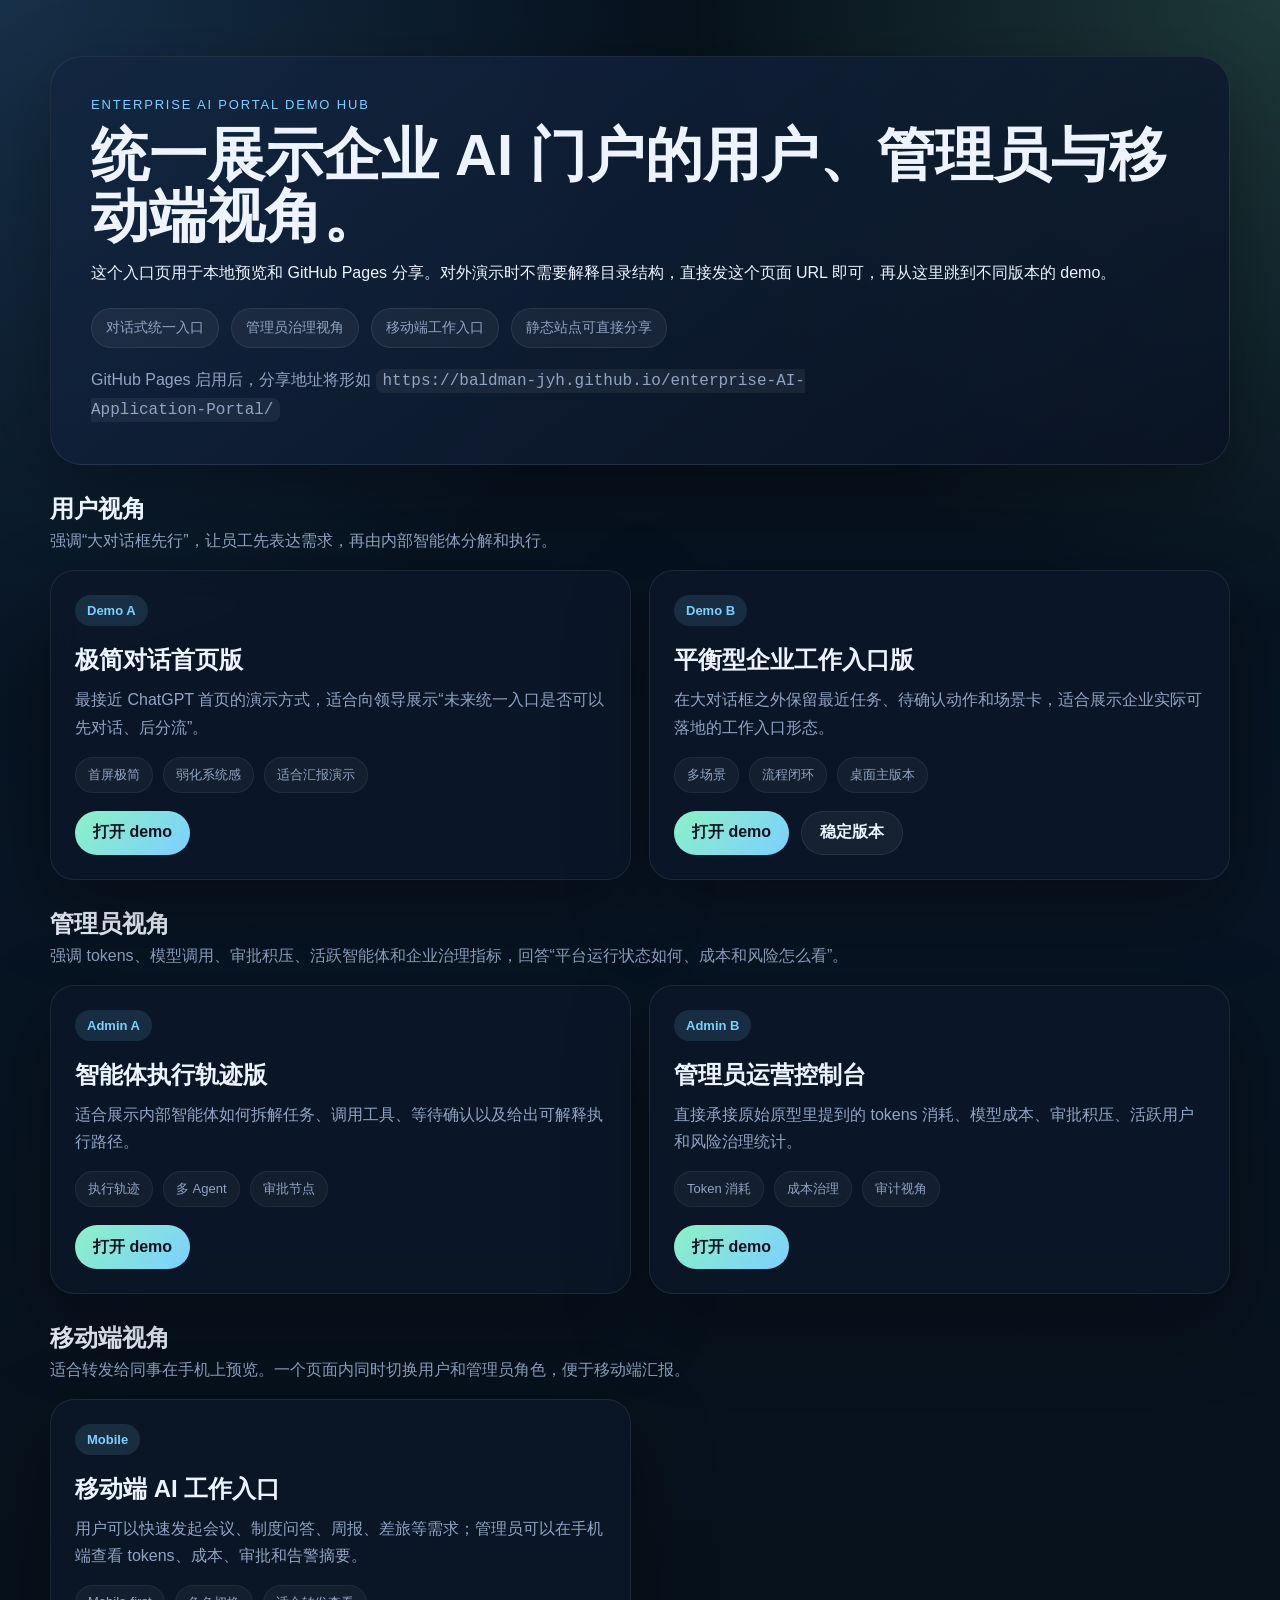
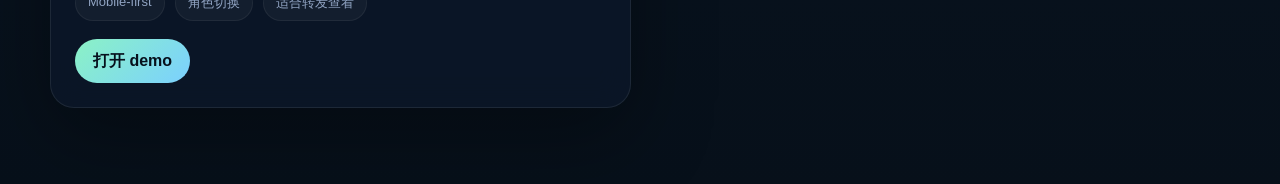
==== DEMO/index.html @ a79022ae "feat: add shareable demo hub and role-based views" ====
<!DOCTYPE html>
<html lang="zh-CN">
<head>
  <meta charset="UTF-8" />
  <meta name="viewport" content="width=device-width, initial-scale=1.0" />
  <title>企业 AI 门户 Demo 导航</title>
  <style>
    :root {
      color-scheme: dark;
      --bg: #07111d;
      --panel: rgba(12, 24, 42, 0.78);
      --panel-strong: rgba(16, 32, 56, 0.94);
      --border: rgba(255, 255, 255, 0.08);
      --text: #edf4ff;
      --muted: #91a4c3;
      --accent: #8bf2c5;
      --accent-2: #7bd0ff;
      --shadow: 0 28px 80px rgba(0, 0, 0, 0.34);
      --radius: 24px;
      font-family: "Segoe UI", "PingFang SC", "Microsoft YaHei", sans-serif;
    }
    * { box-sizing: border-box; }
    body {
      margin: 0;
      min-height: 100vh;
      color: var(--text);
      background:
        radial-gradient(circle at top left, rgba(88, 176, 255, 0.2), transparent 32%),
        radial-gradient(circle at top right, rgba(139, 242, 197, 0.18), transparent 28%),
        linear-gradient(180deg, #06101b, #081524 48%, #07101a 100%);
    }
    main {
      width: min(1180px, calc(100vw - 40px));
      margin: 0 auto;
      padding: 56px 0 80px;
    }
    .hero {
      padding: 40px;
      border-radius: 32px;
      background: linear-gradient(145deg, rgba(19, 38, 65, 0.9), rgba(9, 18, 34, 0.82));
      border: 1px solid var(--border);
      box-shadow: var(--shadow);
    }
    .eyebrow {
      margin: 0 0 12px;
      font-size: 13px;
      letter-spacing: 0.14em;
      text-transform: uppercase;
      color: var(--accent-2);
    }
    h1 {
      margin: 0;
      font-size: clamp(34px, 5vw, 58px);
      line-height: 1.06;
    }
    .hero p:last-child {
      margin: 18px 0 0;
      max-width: 760px;
      color: var(--muted);
      font-size: 16px;
      line-height: 1.7;
    }
    .link-strip {
      display: flex;
      flex-wrap: wrap;
      gap: 12px;
      margin-top: 24px;
    }
    .pill {
      padding: 10px 14px;
      border-radius: 999px;
      background: rgba(255, 255, 255, 0.05);
      border: 1px solid var(--border);
      color: var(--muted);
      font-size: 14px;
    }
    .section { margin-top: 28px; }
    .section-head {
      display: flex;
      justify-content: space-between;
      align-items: end;
      gap: 16px;
      margin-bottom: 18px;
    }
    .section-head h2 { margin: 0; font-size: 24px; }
    .section-head p { margin: 6px 0 0; color: var(--muted); }
    .card-grid {
      display: grid;
      grid-template-columns: repeat(2, minmax(0, 1fr));
      gap: 18px;
    }
    .card {
      padding: 24px;
      border-radius: var(--radius);
      background: var(--panel);
      border: 1px solid var(--border);
      box-shadow: var(--shadow);
      backdrop-filter: blur(16px);
    }
    .card strong {
      display: inline-flex;
      padding: 8px 12px;
      border-radius: 999px;
      background: rgba(123, 208, 255, 0.12);
      color: var(--accent-2);
      font-size: 13px;
      font-weight: 600;
    }
    .card h3 { margin: 18px 0 10px; font-size: 24px; }
    .card p { margin: 0; color: var(--muted); line-height: 1.7; }
    .meta {
      display: flex;
      flex-wrap: wrap;
      gap: 10px;
      margin-top: 16px;
    }
    .meta span {
      padding: 8px 12px;
      border-radius: 999px;
      background: rgba(255, 255, 255, 0.04);
      border: 1px solid rgba(255, 255, 255, 0.06);
      color: var(--muted);
      font-size: 13px;
    }
    .actions {
      display: flex;
      flex-wrap: wrap;
      gap: 12px;
      margin-top: 18px;
    }
    a.button {
      display: inline-flex;
      align-items: center;
      justify-content: center;
      min-height: 44px;
      padding: 0 18px;
      border-radius: 999px;
      color: #06101c;
      text-decoration: none;
      background: linear-gradient(135deg, var(--accent), var(--accent-2));
      font-weight: 700;
    }
    a.button.secondary {
      color: var(--text);
      background: rgba(255, 255, 255, 0.05);
      border: 1px solid rgba(255, 255, 255, 0.08);
    }
    .hint { margin-top: 14px; color: var(--muted); font-size: 13px; }
    code {
      padding: 3px 7px;
      border-radius: 8px;
      background: rgba(255, 255, 255, 0.06);
    }
    @media (max-width: 860px) {
      main { width: min(100vw - 24px, 1180px); padding: 24px 0 44px; }
      .hero, .card { padding: 20px; }
      .card-grid { grid-template-columns: 1fr; }
      .section-head { flex-direction: column; align-items: start; }
    }
  </style>
</head>
<body>
  <main>
    <section class="hero">
      <p class="eyebrow">Enterprise AI Portal Demo Hub</p>
      <h1>统一展示企业 AI 门户的用户、管理员与移动端视角。</h1>
      <p>这个入口页用于本地预览和 GitHub Pages 分享。对外演示时不需要解释目录结构，直接发这个页面 URL 即可，再从这里跳到不同版本的 demo。</p>
      <div class="link-strip">
        <span class="pill">对话式统一入口</span>
        <span class="pill">管理员治理视角</span>
        <span class="pill">移动端工作入口</span>
        <span class="pill">静态站点可直接分享</span>
      </div>
      <p class="hint">GitHub Pages 启用后，分享地址将形如 <code>https://baldman-jyh.github.io/enterprise-AI-Application-Portal/</code></p>
    </section>
    <section class="section">
      <div class="section-head">
        <div>
          <h2>用户视角</h2>
          <p>强调“大对话框先行”，让员工先表达需求，再由内部智能体分解和执行。</p>
        </div>
      </div>
      <div class="card-grid">
        <article class="card">
          <strong>Demo A</strong>
          <h3>极简对话首页版</h3>
          <p>最接近 ChatGPT 首页的演示方式，适合向领导展示“未来统一入口是否可以先对话、后分流”。</p>
          <div class="meta">
            <span>首屏极简</span>
            <span>弱化系统感</span>
            <span>适合汇报演示</span>
          </div>
          <div class="actions">
            <a class="button" href="./demo-minimal-chat/">打开 demo</a>
          </div>
        </article>
        <article class="card">
          <strong>Demo B</strong>
          <h3>平衡型企业工作入口版</h3>
          <p>在大对话框之外保留最近任务、待确认动作和场景卡，适合展示企业实际可落地的工作入口形态。</p>
          <div class="meta">
            <span>多场景</span>
            <span>流程闭环</span>
            <span>桌面主版本</span>
          </div>
          <div class="actions">
            <a class="button" href="./demo-balanced-workspace/">打开 demo</a>
            <a class="button secondary" href="./demo-a-c/">稳定版本</a>
          </div>
        </article>
      </div>
    </section>
    <section class="section">
      <div class="section-head">
        <div>
          <h2>管理员视角</h2>
          <p>强调 tokens、模型调用、审批积压、活跃智能体和企业治理指标，回答“平台运行状态如何、成本和风险怎么看”。</p>
        </div>
      </div>
      <div class="card-grid">
        <article class="card">
          <strong>Admin A</strong>
          <h3>智能体执行轨迹版</h3>
          <p>适合展示内部智能体如何拆解任务、调用工具、等待确认以及给出可解释执行路径。</p>
          <div class="meta">
            <span>执行轨迹</span>
            <span>多 Agent</span>
            <span>审批节点</span>
          </div>
          <div class="actions">
            <a class="button" href="./demo-agent-trace/">打开 demo</a>
          </div>
        </article>
        <article class="card">
          <strong>Admin B</strong>
          <h3>管理员运营控制台</h3>
          <p>直接承接原始原型里提到的 tokens 消耗、模型成本、审批积压、活跃用户和风险治理统计。</p>
          <div class="meta">
            <span>Token 消耗</span>
            <span>成本治理</span>
            <span>审计视角</span>
          </div>
          <div class="actions">
            <a class="button" href="./demo-admin-console/">打开 demo</a>
          </div>
        </article>
      </div>
    </section>
    <section class="section">
      <div class="section-head">
        <div>
          <h2>移动端视角</h2>
          <p>适合转发给同事在手机上预览。一个页面内同时切换用户和管理员角色，便于移动端汇报。</p>
        </div>
      </div>
      <div class="card-grid">
        <article class="card">
          <strong>Mobile</strong>
          <h3>移动端 AI 工作入口</h3>
          <p>用户可以快速发起会议、制度问答、周报、差旅等需求；管理员可以在手机端查看 tokens、成本、审批和告警摘要。</p>
          <div class="meta">
            <span>Mobile-first</span>
            <span>角色切换</span>
            <span>适合转发查看</span>
          </div>
          <div class="actions">
            <a class="button" href="./demo-mobile/">打开 demo</a>
          </div>
        </article>
      </div>
    </section>
  </main>
</body>
</html>
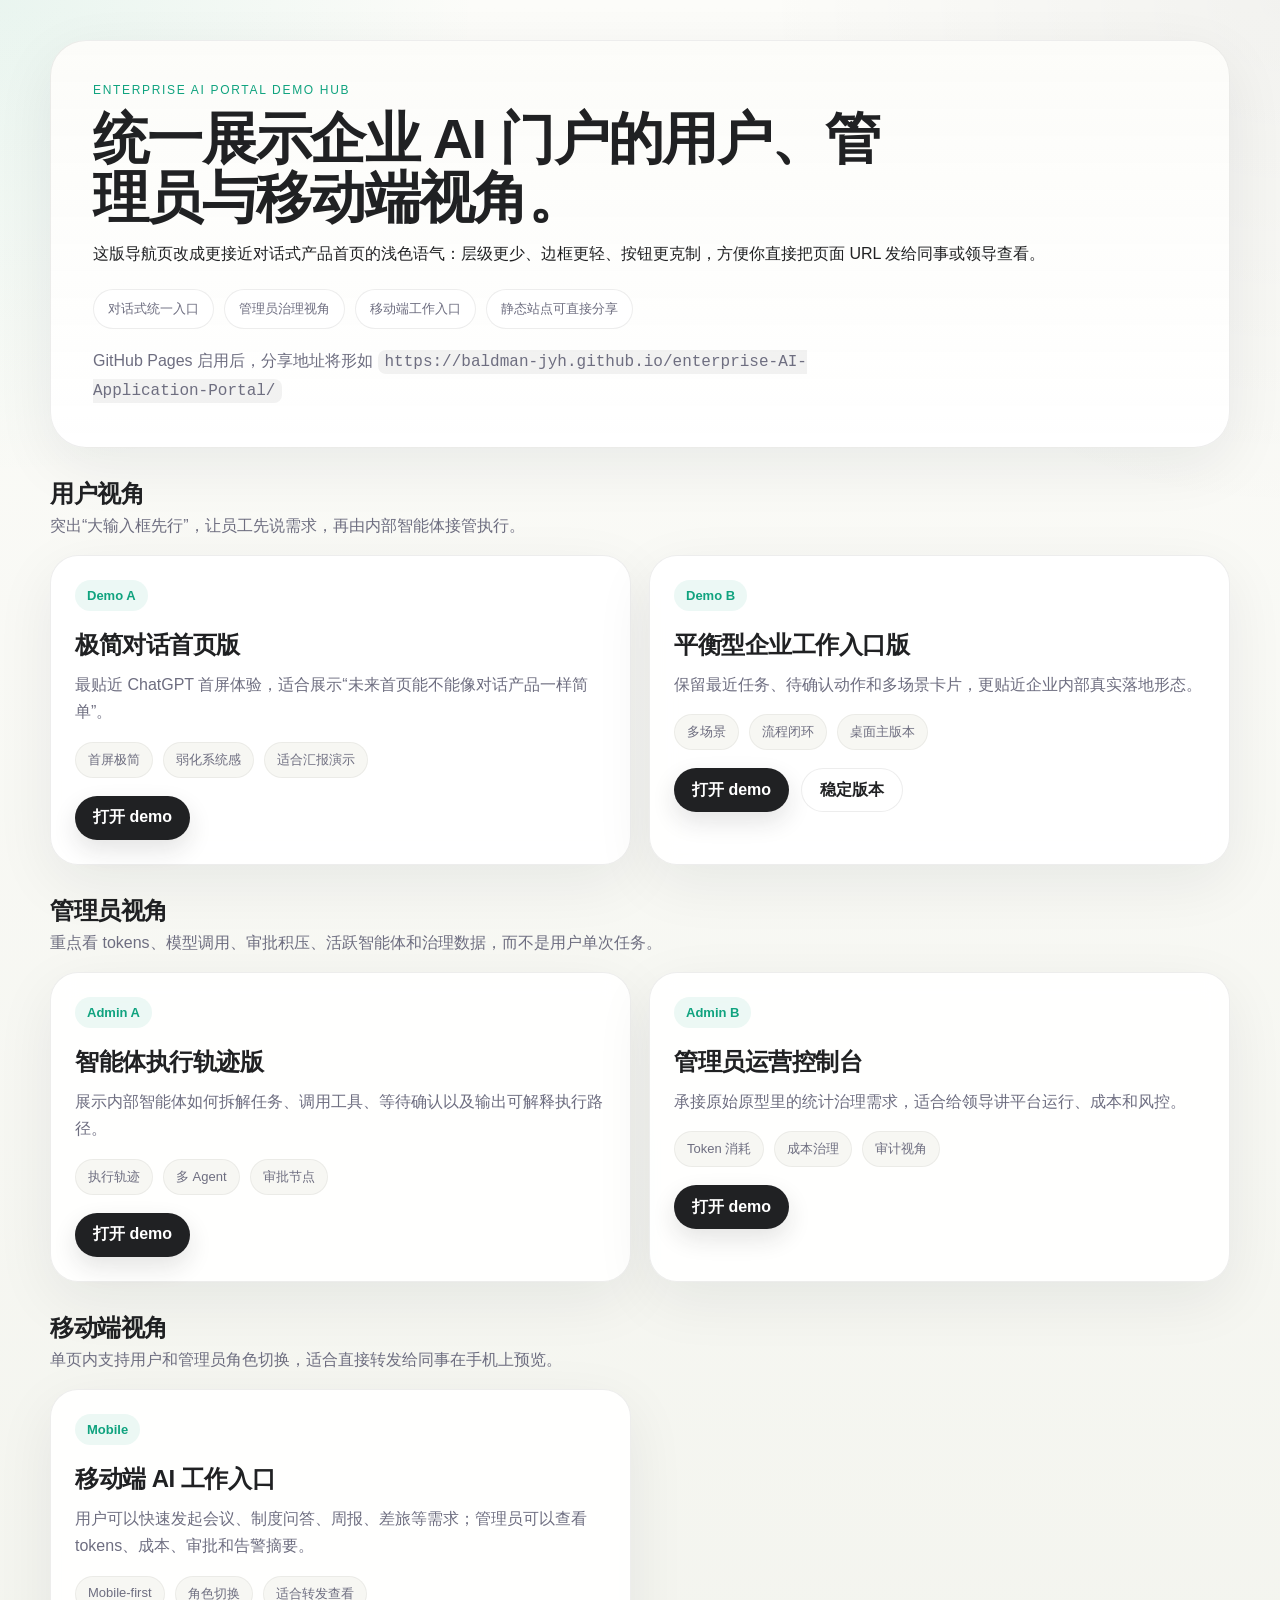
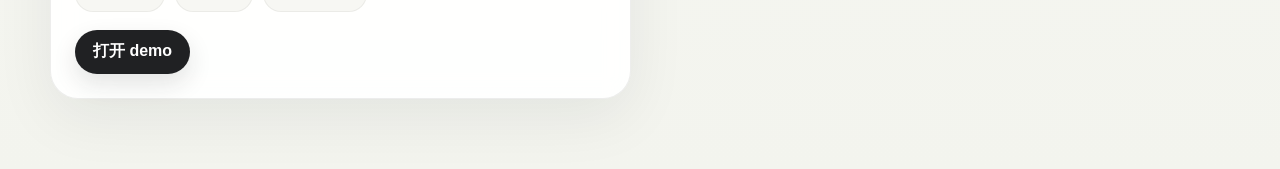
==== commit 7f1d4d4f: "style: refresh demos with light chat-first theme" ====
--- a/DEMO/index.html
+++ b/DEMO/index.html
@@ -6,17 +6,17 @@
   <title>企业 AI 门户 Demo 导航</title>
   <style>
     :root {
-      color-scheme: dark;
-      --bg: #07111d;
-      --panel: rgba(12, 24, 42, 0.78);
-      --panel-strong: rgba(16, 32, 56, 0.94);
-      --border: rgba(255, 255, 255, 0.08);
-      --text: #edf4ff;
-      --muted: #91a4c3;
-      --accent: #8bf2c5;
-      --accent-2: #7bd0ff;
-      --shadow: 0 28px 80px rgba(0, 0, 0, 0.34);
-      --radius: 24px;
+      color-scheme: light;
+      --bg: #f7f7f3;
+      --panel: rgba(255, 255, 255, 0.92);
+      --panel-strong: rgba(252, 252, 249, 0.98);
+      --border: rgba(32, 33, 35, 0.08);
+      --text: #202123;
+      --muted: #6e6e80;
+      --accent: #10a37f;
+      --accent-2: #202123;
+      --shadow: 0 18px 60px rgba(15, 23, 42, 0.07);
+      --radius: 28px;
       font-family: "Segoe UI", "PingFang SC", "Microsoft YaHei", sans-serif;
     }
     * { box-sizing: border-box; }
@@ -25,56 +25,58 @@
       min-height: 100vh;
       color: var(--text);
       background:
-        radial-gradient(circle at top left, rgba(88, 176, 255, 0.2), transparent 32%),
-        radial-gradient(circle at top right, rgba(139, 242, 197, 0.18), transparent 28%),
-        linear-gradient(180deg, #06101b, #081524 48%, #07101a 100%);
+        radial-gradient(circle at top left, rgba(16, 163, 127, 0.08), transparent 22%),
+        radial-gradient(circle at top right, rgba(0, 0, 0, 0.04), transparent 24%),
+        linear-gradient(180deg, #fcfcf9 0%, #f3f4ee 100%);
     }
     main {
       width: min(1180px, calc(100vw - 40px));
       margin: 0 auto;
-      padding: 56px 0 80px;
+      padding: 40px 0 72px;
     }
     .hero {
-      padding: 40px;
-      border-radius: 32px;
-      background: linear-gradient(145deg, rgba(19, 38, 65, 0.9), rgba(9, 18, 34, 0.82));
+      padding: 42px;
+      border-radius: 36px;
+      background: linear-gradient(180deg, var(--panel-strong), var(--panel));
       border: 1px solid var(--border);
       box-shadow: var(--shadow);
     }
     .eyebrow {
       margin: 0 0 12px;
-      font-size: 13px;
+      font-size: 12px;
       letter-spacing: 0.14em;
       text-transform: uppercase;
-      color: var(--accent-2);
+      color: var(--accent);
     }
     h1 {
       margin: 0;
-      font-size: clamp(34px, 5vw, 58px);
+      font-size: clamp(34px, 4.8vw, 56px);
       line-height: 1.06;
+      letter-spacing: -0.03em;
+      max-width: 820px;
     }
     .hero p:last-child {
       margin: 18px 0 0;
       max-width: 760px;
       color: var(--muted);
       font-size: 16px;
-      line-height: 1.7;
+      line-height: 1.75;
     }
     .link-strip {
       display: flex;
       flex-wrap: wrap;
-      gap: 12px;
+      gap: 10px;
       margin-top: 24px;
     }
     .pill {
       padding: 10px 14px;
       border-radius: 999px;
-      background: rgba(255, 255, 255, 0.05);
-      border: 1px solid var(--border);
+      background: rgba(255, 255, 255, 0.78);
+      border: 1px solid rgba(32, 33, 35, 0.08);
       color: var(--muted);
-      font-size: 14px;
-    }
-    .section { margin-top: 28px; }
+      font-size: 13px;
+    }
+    .section { margin-top: 30px; }
     .section-head {
       display: flex;
       justify-content: space-between;
@@ -82,7 +84,11 @@
       gap: 16px;
       margin-bottom: 18px;
     }
-    .section-head h2 { margin: 0; font-size: 24px; }
+    .section-head h2 {
+      margin: 0;
+      font-size: 24px;
+      letter-spacing: -0.02em;
+    }
     .section-head p { margin: 6px 0 0; color: var(--muted); }
     .card-grid {
       display: grid;
@@ -95,19 +101,23 @@
       background: var(--panel);
       border: 1px solid var(--border);
       box-shadow: var(--shadow);
-      backdrop-filter: blur(16px);
+      backdrop-filter: blur(12px);
     }
     .card strong {
       display: inline-flex;
       padding: 8px 12px;
       border-radius: 999px;
-      background: rgba(123, 208, 255, 0.12);
-      color: var(--accent-2);
+      background: rgba(16, 163, 127, 0.08);
+      color: var(--accent);
       font-size: 13px;
       font-weight: 600;
     }
-    .card h3 { margin: 18px 0 10px; font-size: 24px; }
-    .card p { margin: 0; color: var(--muted); line-height: 1.7; }
+    .card h3 {
+      margin: 18px 0 10px;
+      font-size: 24px;
+      letter-spacing: -0.02em;
+    }
+    .card p { margin: 0; color: var(--muted); line-height: 1.72; }
     .meta {
       display: flex;
       flex-wrap: wrap;
@@ -117,8 +127,8 @@
     .meta span {
       padding: 8px 12px;
       border-radius: 999px;
-      background: rgba(255, 255, 255, 0.04);
-      border: 1px solid rgba(255, 255, 255, 0.06);
+      background: #f7f7f3;
+      border: 1px solid rgba(32, 33, 35, 0.06);
       color: var(--muted);
       font-size: 13px;
     }
@@ -135,21 +145,25 @@
       min-height: 44px;
       padding: 0 18px;
       border-radius: 999px;
-      color: #06101c;
+      color: #ffffff;
       text-decoration: none;
-      background: linear-gradient(135deg, var(--accent), var(--accent-2));
+      background: #202123;
       font-weight: 700;
+      transition: transform 180ms ease, box-shadow 180ms ease, background 180ms ease;
+      box-shadow: 0 10px 24px rgba(32, 33, 35, 0.12);
     }
     a.button.secondary {
       color: var(--text);
-      background: rgba(255, 255, 255, 0.05);
-      border: 1px solid rgba(255, 255, 255, 0.08);
-    }
+      background: rgba(255, 255, 255, 0.78);
+      border: 1px solid rgba(32, 33, 35, 0.08);
+      box-shadow: none;
+    }
+    a.button:hover { transform: translateY(-1px); }
     .hint { margin-top: 14px; color: var(--muted); font-size: 13px; }
     code {
       padding: 3px 7px;
       border-radius: 8px;
-      background: rgba(255, 255, 255, 0.06);
+      background: rgba(32, 33, 35, 0.06);
     }
     @media (max-width: 860px) {
       main { width: min(100vw - 24px, 1180px); padding: 24px 0 44px; }
@@ -164,7 +178,7 @@
     <section class="hero">
       <p class="eyebrow">Enterprise AI Portal Demo Hub</p>
       <h1>统一展示企业 AI 门户的用户、管理员与移动端视角。</h1>
-      <p>这个入口页用于本地预览和 GitHub Pages 分享。对外演示时不需要解释目录结构，直接发这个页面 URL 即可，再从这里跳到不同版本的 demo。</p>
+      <p>这版导航页改成更接近对话式产品首页的浅色语气：层级更少、边框更轻、按钮更克制，方便你直接把页面 URL 发给同事或领导查看。</p>
       <div class="link-strip">
         <span class="pill">对话式统一入口</span>
         <span class="pill">管理员治理视角</span>
@@ -177,14 +191,14 @@
       <div class="section-head">
         <div>
           <h2>用户视角</h2>
-          <p>强调“大对话框先行”，让员工先表达需求，再由内部智能体分解和执行。</p>
+          <p>突出“大输入框先行”，让员工先说需求，再由内部智能体接管执行。</p>
         </div>
       </div>
       <div class="card-grid">
         <article class="card">
           <strong>Demo A</strong>
           <h3>极简对话首页版</h3>
-          <p>最接近 ChatGPT 首页的演示方式，适合向领导展示“未来统一入口是否可以先对话、后分流”。</p>
+          <p>最贴近 ChatGPT 首屏体验，适合展示“未来首页能不能像对话产品一样简单”。</p>
           <div class="meta">
             <span>首屏极简</span>
             <span>弱化系统感</span>
@@ -197,7 +211,7 @@
         <article class="card">
           <strong>Demo B</strong>
           <h3>平衡型企业工作入口版</h3>
-          <p>在大对话框之外保留最近任务、待确认动作和场景卡，适合展示企业实际可落地的工作入口形态。</p>
+          <p>保留最近任务、待确认动作和多场景卡片，更贴近企业内部真实落地形态。</p>
           <div class="meta">
             <span>多场景</span>
             <span>流程闭环</span>
@@ -214,14 +228,14 @@
       <div class="section-head">
         <div>
           <h2>管理员视角</h2>
-          <p>强调 tokens、模型调用、审批积压、活跃智能体和企业治理指标，回答“平台运行状态如何、成本和风险怎么看”。</p>
+          <p>重点看 tokens、模型调用、审批积压、活跃智能体和治理数据，而不是用户单次任务。</p>
         </div>
       </div>
       <div class="card-grid">
         <article class="card">
           <strong>Admin A</strong>
           <h3>智能体执行轨迹版</h3>
-          <p>适合展示内部智能体如何拆解任务、调用工具、等待确认以及给出可解释执行路径。</p>
+          <p>展示内部智能体如何拆解任务、调用工具、等待确认以及输出可解释执行路径。</p>
           <div class="meta">
             <span>执行轨迹</span>
             <span>多 Agent</span>
@@ -234,7 +248,7 @@
         <article class="card">
           <strong>Admin B</strong>
           <h3>管理员运营控制台</h3>
-          <p>直接承接原始原型里提到的 tokens 消耗、模型成本、审批积压、活跃用户和风险治理统计。</p>
+          <p>承接原始原型里的统计治理需求，适合给领导讲平台运行、成本和风控。</p>
           <div class="meta">
             <span>Token 消耗</span>
             <span>成本治理</span>
@@ -250,14 +264,14 @@
       <div class="section-head">
         <div>
           <h2>移动端视角</h2>
-          <p>适合转发给同事在手机上预览。一个页面内同时切换用户和管理员角色，便于移动端汇报。</p>
+          <p>单页内支持用户和管理员角色切换，适合直接转发给同事在手机上预览。</p>
         </div>
       </div>
       <div class="card-grid">
         <article class="card">
           <strong>Mobile</strong>
           <h3>移动端 AI 工作入口</h3>
-          <p>用户可以快速发起会议、制度问答、周报、差旅等需求；管理员可以在手机端查看 tokens、成本、审批和告警摘要。</p>
+          <p>用户可以快速发起会议、制度问答、周报、差旅等需求；管理员可以查看 tokens、成本、审批和告警摘要。</p>
           <div class="meta">
             <span>Mobile-first</span>
             <span>角色切换</span>
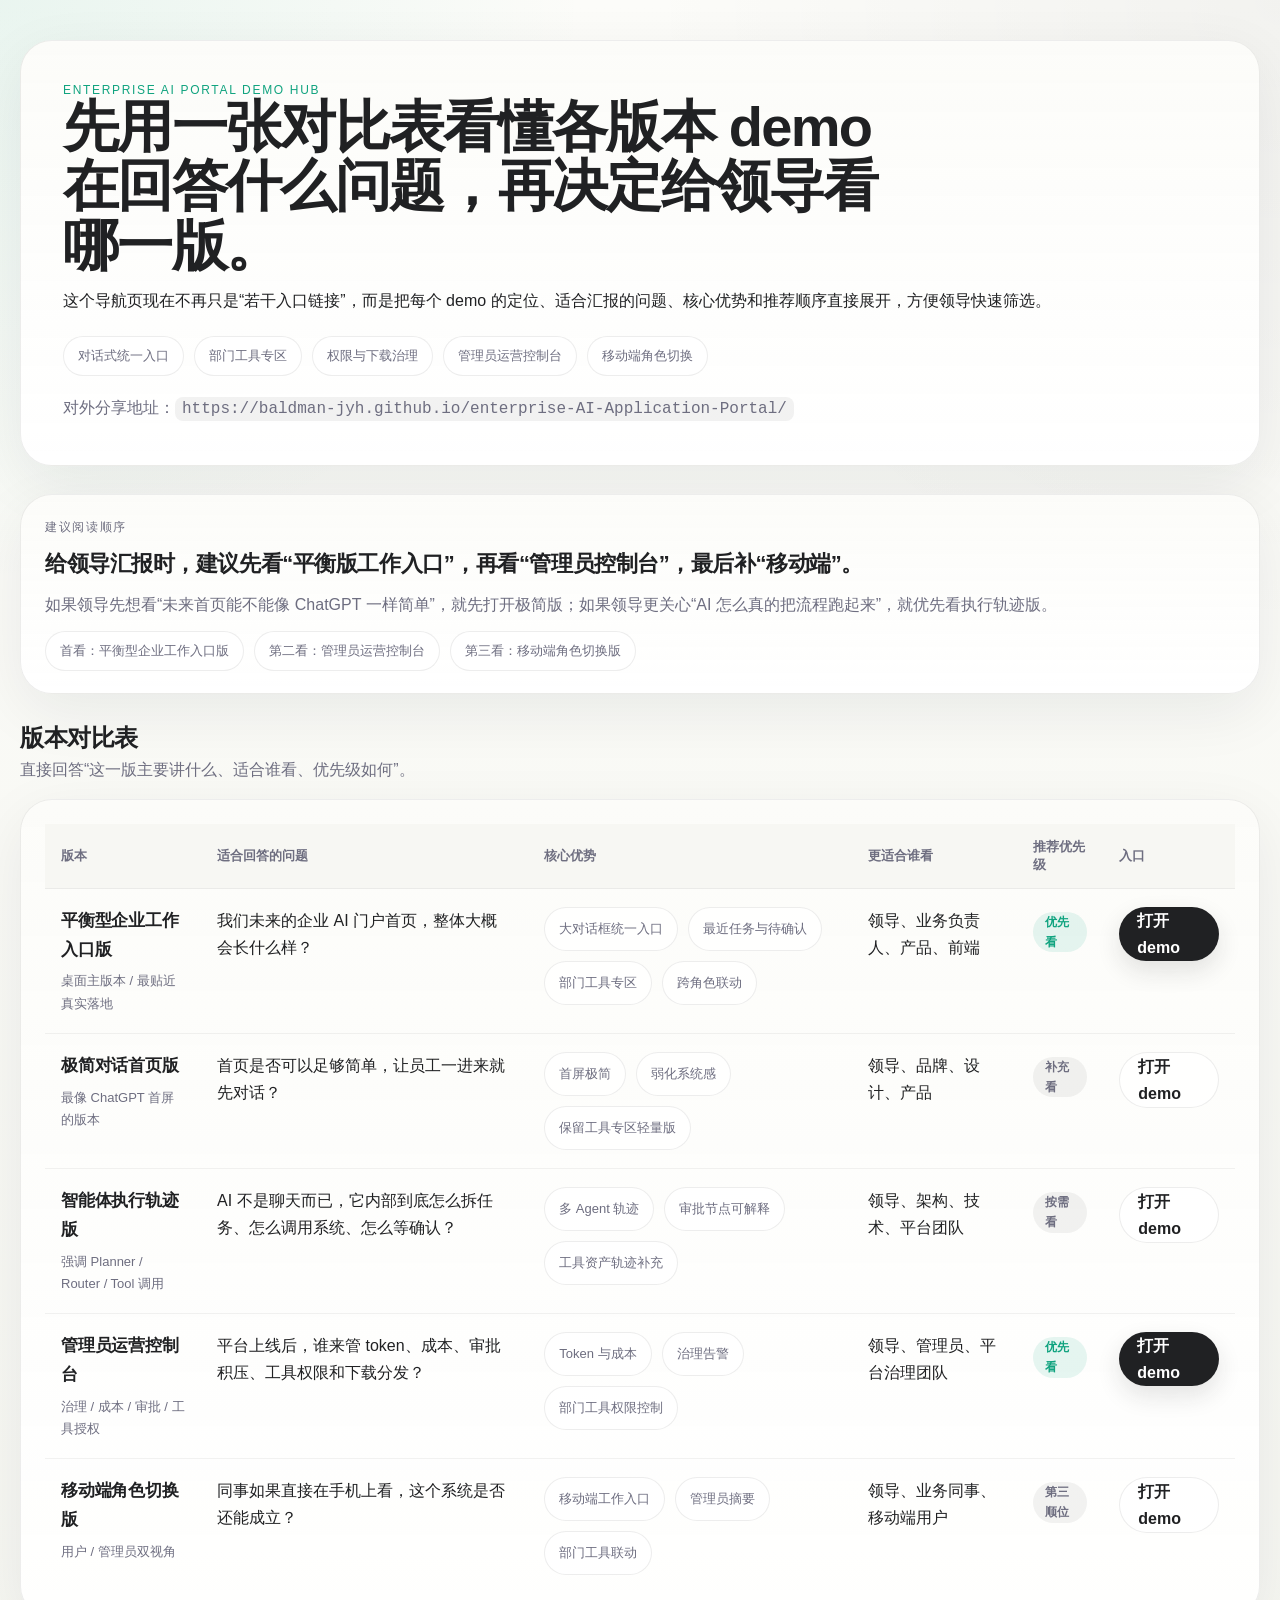
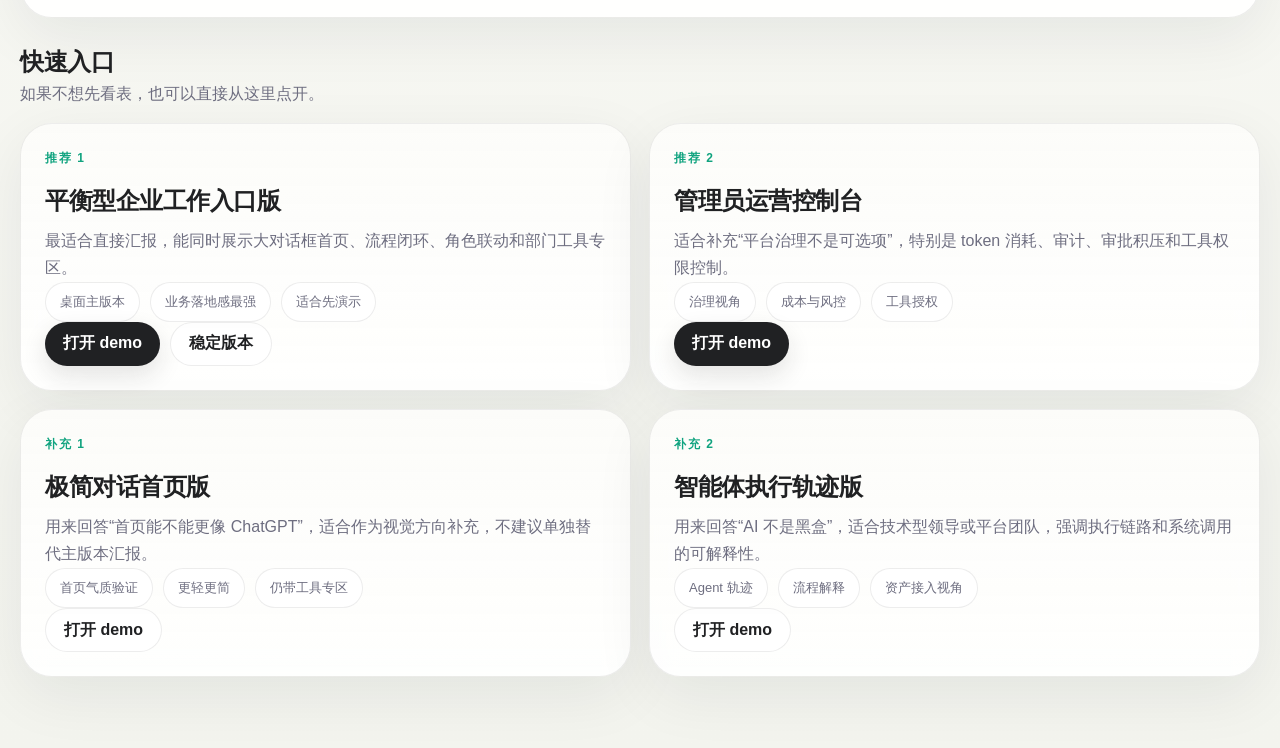
==== commit d16d2383: "feat: expand demo navigator and tool zones" ====
--- a/DEMO/index.html
+++ b/DEMO/index.html
@@ -30,19 +30,26 @@
         linear-gradient(180deg, #fcfcf9 0%, #f3f4ee 100%);
     }
     main {
-      width: min(1180px, calc(100vw - 40px));
+      width: min(1240px, calc(100vw - 40px));
       margin: 0 auto;
       padding: 40px 0 72px;
     }
-    .hero {
-      padding: 42px;
-      border-radius: 36px;
+    .hero,
+    .card,
+    .table-shell,
+    .reading-strip {
+      border-radius: 32px;
       background: linear-gradient(180deg, var(--panel-strong), var(--panel));
       border: 1px solid var(--border);
       box-shadow: var(--shadow);
     }
-    .eyebrow {
-      margin: 0 0 12px;
+    .hero {
+      padding: 42px;
+    }
+    .eyebrow,
+    .section-kicker,
+    .card strong {
+      margin: 0;
       font-size: 12px;
       letter-spacing: 0.14em;
       text-transform: uppercase;
@@ -53,30 +60,42 @@
       font-size: clamp(34px, 4.8vw, 56px);
       line-height: 1.06;
       letter-spacing: -0.03em;
-      max-width: 820px;
-    }
-    .hero p:last-child {
+      max-width: 860px;
+    }
+    .hero p:last-of-type {
       margin: 18px 0 0;
       max-width: 760px;
       color: var(--muted);
       font-size: 16px;
       line-height: 1.75;
     }
-    .link-strip {
+    .link-strip,
+    .reading-tags,
+    .meta,
+    .actions,
+    .table-badges {
       display: flex;
       flex-wrap: wrap;
       gap: 10px;
-      margin-top: 24px;
-    }
-    .pill {
+    }
+    .link-strip { margin-top: 24px; }
+    .pill,
+    .reading-tags span,
+    .meta span,
+    .table-badge {
       padding: 10px 14px;
       border-radius: 999px;
-      background: rgba(255, 255, 255, 0.78);
+      background: rgba(255, 255, 255, 0.8);
       border: 1px solid rgba(32, 33, 35, 0.08);
       color: var(--muted);
       font-size: 13px;
     }
-    .section { margin-top: 30px; }
+    .hint {
+      margin-top: 14px;
+      color: var(--muted);
+      font-size: 13px;
+    }
+    .section { margin-top: 28px; }
     .section-head {
       display: flex;
       justify-content: space-between;
@@ -90,6 +109,73 @@
       letter-spacing: -0.02em;
     }
     .section-head p { margin: 6px 0 0; color: var(--muted); }
+    .reading-strip {
+      padding: 22px 24px;
+      display: grid;
+      gap: 12px;
+    }
+    .reading-strip h2 {
+      margin: 0;
+      font-size: 22px;
+      letter-spacing: -0.02em;
+    }
+    .reading-strip p {
+      margin: 0;
+      color: var(--muted);
+      line-height: 1.7;
+    }
+    .table-shell {
+      padding: 24px;
+      overflow: auto;
+    }
+    table {
+      width: 100%;
+      border-collapse: collapse;
+      min-width: 980px;
+    }
+    thead th {
+      padding: 14px 16px;
+      text-align: left;
+      font-size: 13px;
+      color: var(--muted);
+      font-weight: 600;
+      border-bottom: 1px solid var(--border);
+      background: rgba(247, 247, 243, 0.9);
+    }
+    tbody td {
+      padding: 18px 16px;
+      vertical-align: top;
+      border-bottom: 1px solid rgba(32, 33, 35, 0.06);
+      line-height: 1.7;
+    }
+    tbody tr:last-child td { border-bottom: 0; }
+    .table-title {
+      display: grid;
+      gap: 6px;
+    }
+    .table-title strong {
+      font-size: 17px;
+      letter-spacing: -0.01em;
+    }
+    .table-sub {
+      color: var(--muted);
+      font-size: 13px;
+    }
+    .priority {
+      display: inline-flex;
+      align-items: center;
+      min-height: 32px;
+      padding: 0 12px;
+      border-radius: 999px;
+      font-size: 12px;
+      font-weight: 700;
+      background: rgba(16, 163, 127, 0.1);
+      color: var(--accent);
+    }
+    .priority.secondary {
+      background: rgba(32, 33, 35, 0.06);
+      color: var(--muted);
+    }
     .card-grid {
       display: grid;
       grid-template-columns: repeat(2, minmax(0, 1fr));
@@ -97,20 +183,7 @@
     }
     .card {
       padding: 24px;
-      border-radius: var(--radius);
-      background: var(--panel);
-      border: 1px solid var(--border);
-      box-shadow: var(--shadow);
       backdrop-filter: blur(12px);
-    }
-    .card strong {
-      display: inline-flex;
-      padding: 8px 12px;
-      border-radius: 999px;
-      background: rgba(16, 163, 127, 0.08);
-      color: var(--accent);
-      font-size: 13px;
-      font-weight: 600;
     }
     .card h3 {
       margin: 18px 0 10px;
@@ -118,26 +191,6 @@
       letter-spacing: -0.02em;
     }
     .card p { margin: 0; color: var(--muted); line-height: 1.72; }
-    .meta {
-      display: flex;
-      flex-wrap: wrap;
-      gap: 10px;
-      margin-top: 16px;
-    }
-    .meta span {
-      padding: 8px 12px;
-      border-radius: 999px;
-      background: #f7f7f3;
-      border: 1px solid rgba(32, 33, 35, 0.06);
-      color: var(--muted);
-      font-size: 13px;
-    }
-    .actions {
-      display: flex;
-      flex-wrap: wrap;
-      gap: 12px;
-      margin-top: 18px;
-    }
     a.button {
       display: inline-flex;
       align-items: center;
@@ -159,15 +212,14 @@
       box-shadow: none;
     }
     a.button:hover { transform: translateY(-1px); }
-    .hint { margin-top: 14px; color: var(--muted); font-size: 13px; }
     code {
       padding: 3px 7px;
       border-radius: 8px;
       background: rgba(32, 33, 35, 0.06);
     }
     @media (max-width: 860px) {
-      main { width: min(100vw - 24px, 1180px); padding: 24px 0 44px; }
-      .hero, .card { padding: 20px; }
+      main { width: min(100vw - 24px, 1240px); padding: 24px 0 44px; }
+      .hero, .card, .table-shell, .reading-strip { padding: 20px; }
       .card-grid { grid-template-columns: 1fr; }
       .section-head { flex-direction: column; align-items: start; }
     }
@@ -177,108 +229,211 @@
   <main>
     <section class="hero">
       <p class="eyebrow">Enterprise AI Portal Demo Hub</p>
-      <h1>统一展示企业 AI 门户的用户、管理员与移动端视角。</h1>
-      <p>这版导航页改成更接近对话式产品首页的浅色语气：层级更少、边框更轻、按钮更克制，方便你直接把页面 URL 发给同事或领导查看。</p>
+      <h1>先用一张对比表看懂各版本 demo 在回答什么问题，再决定给领导看哪一版。</h1>
+      <p>这个导航页现在不再只是“若干入口链接”，而是把每个 demo 的定位、适合汇报的问题、核心优势和推荐顺序直接展开，方便领导快速筛选。</p>
       <div class="link-strip">
         <span class="pill">对话式统一入口</span>
-        <span class="pill">管理员治理视角</span>
-        <span class="pill">移动端工作入口</span>
-        <span class="pill">静态站点可直接分享</span>
-      </div>
-      <p class="hint">GitHub Pages 启用后，分享地址将形如 <code>https://baldman-jyh.github.io/enterprise-AI-Application-Portal/</code></p>
+        <span class="pill">部门工具专区</span>
+        <span class="pill">权限与下载治理</span>
+        <span class="pill">管理员运营控制台</span>
+        <span class="pill">移动端角色切换</span>
+      </div>
+      <p class="hint">对外分享地址：<code>https://baldman-jyh.github.io/enterprise-AI-Application-Portal/</code></p>
     </section>
+
+    <section class="section">
+      <div class="reading-strip">
+        <p class="section-kicker">建议阅读顺序</p>
+        <h2>给领导汇报时，建议先看“平衡版工作入口”，再看“管理员控制台”，最后补“移动端”。</h2>
+        <p>如果领导先想看“未来首页能不能像 ChatGPT 一样简单”，就先打开极简版；如果领导更关心“AI 怎么真的把流程跑起来”，就优先看执行轨迹版。</p>
+        <div class="reading-tags">
+          <span>首看：平衡型企业工作入口版</span>
+          <span>第二看：管理员运营控制台</span>
+          <span>第三看：移动端角色切换版</span>
+        </div>
+      </div>
+    </section>
+
     <section class="section">
       <div class="section-head">
         <div>
-          <h2>用户视角</h2>
-          <p>突出“大输入框先行”，让员工先说需求，再由内部智能体接管执行。</p>
+          <h2>版本对比表</h2>
+          <p>直接回答“这一版主要讲什么、适合谁看、优先级如何”。</p>
+        </div>
+      </div>
+      <div class="table-shell">
+        <table>
+          <thead>
+            <tr>
+              <th>版本</th>
+              <th>适合回答的问题</th>
+              <th>核心优势</th>
+              <th>更适合谁看</th>
+              <th>推荐优先级</th>
+              <th>入口</th>
+            </tr>
+          </thead>
+          <tbody>
+            <tr>
+              <td>
+                <div class="table-title">
+                  <strong>平衡型企业工作入口版</strong>
+                  <span class="table-sub">桌面主版本 / 最贴近真实落地</span>
+                </div>
+              </td>
+              <td>我们未来的企业 AI 门户首页，整体大概会长什么样？</td>
+              <td>
+                <div class="table-badges">
+                  <span class="table-badge">大对话框统一入口</span>
+                  <span class="table-badge">最近任务与待确认</span>
+                  <span class="table-badge">部门工具专区</span>
+                  <span class="table-badge">跨角色联动</span>
+                </div>
+              </td>
+              <td>领导、业务负责人、产品、前端</td>
+              <td><span class="priority">优先看</span></td>
+              <td><a class="button" href="./demo-balanced-workspace/">打开 demo</a></td>
+            </tr>
+            <tr>
+              <td>
+                <div class="table-title">
+                  <strong>极简对话首页版</strong>
+                  <span class="table-sub">最像 ChatGPT 首屏的版本</span>
+                </div>
+              </td>
+              <td>首页是否可以足够简单，让员工一进来就先对话？</td>
+              <td>
+                <div class="table-badges">
+                  <span class="table-badge">首屏极简</span>
+                  <span class="table-badge">弱化系统感</span>
+                  <span class="table-badge">保留工具专区轻量版</span>
+                </div>
+              </td>
+              <td>领导、品牌、设计、产品</td>
+              <td><span class="priority secondary">补充看</span></td>
+              <td><a class="button secondary" href="./demo-minimal-chat/">打开 demo</a></td>
+            </tr>
+            <tr>
+              <td>
+                <div class="table-title">
+                  <strong>智能体执行轨迹版</strong>
+                  <span class="table-sub">强调 Planner / Router / Tool 调用</span>
+                </div>
+              </td>
+              <td>AI 不是聊天而已，它内部到底怎么拆任务、怎么调用系统、怎么等确认？</td>
+              <td>
+                <div class="table-badges">
+                  <span class="table-badge">多 Agent 轨迹</span>
+                  <span class="table-badge">审批节点可解释</span>
+                  <span class="table-badge">工具资产轨迹补充</span>
+                </div>
+              </td>
+              <td>领导、架构、技术、平台团队</td>
+              <td><span class="priority secondary">按需看</span></td>
+              <td><a class="button secondary" href="./demo-agent-trace/">打开 demo</a></td>
+            </tr>
+            <tr>
+              <td>
+                <div class="table-title">
+                  <strong>管理员运营控制台</strong>
+                  <span class="table-sub">治理 / 成本 / 审批 / 工具授权</span>
+                </div>
+              </td>
+              <td>平台上线后，谁来管 token、成本、审批积压、工具权限和下载分发？</td>
+              <td>
+                <div class="table-badges">
+                  <span class="table-badge">Token 与成本</span>
+                  <span class="table-badge">治理告警</span>
+                  <span class="table-badge">部门工具权限控制</span>
+                </div>
+              </td>
+              <td>领导、管理员、平台治理团队</td>
+              <td><span class="priority">优先看</span></td>
+              <td><a class="button" href="./demo-admin-console/">打开 demo</a></td>
+            </tr>
+            <tr>
+              <td>
+                <div class="table-title">
+                  <strong>移动端角色切换版</strong>
+                  <span class="table-sub">用户 / 管理员双视角</span>
+                </div>
+              </td>
+              <td>同事如果直接在手机上看，这个系统是否还能成立？</td>
+              <td>
+                <div class="table-badges">
+                  <span class="table-badge">移动端工作入口</span>
+                  <span class="table-badge">管理员摘要</span>
+                  <span class="table-badge">部门工具联动</span>
+                </div>
+              </td>
+              <td>领导、业务同事、移动端用户</td>
+              <td><span class="priority secondary">第三顺位</span></td>
+              <td><a class="button secondary" href="./demo-mobile/">打开 demo</a></td>
+            </tr>
+          </tbody>
+        </table>
+      </div>
+    </section>
+
+    <section class="section">
+      <div class="section-head">
+        <div>
+          <h2>快速入口</h2>
+          <p>如果不想先看表，也可以直接从这里点开。</p>
         </div>
       </div>
       <div class="card-grid">
         <article class="card">
-          <strong>Demo A</strong>
-          <h3>极简对话首页版</h3>
-          <p>最贴近 ChatGPT 首屏体验，适合展示“未来首页能不能像对话产品一样简单”。</p>
+          <strong>推荐 1</strong>
+          <h3>平衡型企业工作入口版</h3>
+          <p>最适合直接汇报，能同时展示大对话框首页、流程闭环、角色联动和部门工具专区。</p>
           <div class="meta">
-            <span>首屏极简</span>
-            <span>弱化系统感</span>
-            <span>适合汇报演示</span>
-          </div>
-          <div class="actions">
-            <a class="button" href="./demo-minimal-chat/">打开 demo</a>
-          </div>
-        </article>
-        <article class="card">
-          <strong>Demo B</strong>
-          <h3>平衡型企业工作入口版</h3>
-          <p>保留最近任务、待确认动作和多场景卡片，更贴近企业内部真实落地形态。</p>
-          <div class="meta">
-            <span>多场景</span>
-            <span>流程闭环</span>
             <span>桌面主版本</span>
+            <span>业务落地感最强</span>
+            <span>适合先演示</span>
           </div>
           <div class="actions">
             <a class="button" href="./demo-balanced-workspace/">打开 demo</a>
             <a class="button secondary" href="./demo-a-c/">稳定版本</a>
           </div>
         </article>
-      </div>
-    </section>
-    <section class="section">
-      <div class="section-head">
-        <div>
-          <h2>管理员视角</h2>
-          <p>重点看 tokens、模型调用、审批积压、活跃智能体和治理数据，而不是用户单次任务。</p>
-        </div>
-      </div>
-      <div class="card-grid">
         <article class="card">
-          <strong>Admin A</strong>
-          <h3>智能体执行轨迹版</h3>
-          <p>展示内部智能体如何拆解任务、调用工具、等待确认以及输出可解释执行路径。</p>
+          <strong>推荐 2</strong>
+          <h3>管理员运营控制台</h3>
+          <p>适合补充“平台治理不是可选项”，特别是 token 消耗、审计、审批积压和工具权限控制。</p>
           <div class="meta">
-            <span>执行轨迹</span>
-            <span>多 Agent</span>
-            <span>审批节点</span>
+            <span>治理视角</span>
+            <span>成本与风控</span>
+            <span>工具授权</span>
           </div>
           <div class="actions">
-            <a class="button" href="./demo-agent-trace/">打开 demo</a>
+            <a class="button" href="./demo-admin-console/">打开 demo</a>
           </div>
         </article>
         <article class="card">
-          <strong>Admin B</strong>
-          <h3>管理员运营控制台</h3>
-          <p>承接原始原型里的统计治理需求，适合给领导讲平台运行、成本和风控。</p>
+          <strong>补充 1</strong>
+          <h3>极简对话首页版</h3>
+          <p>用来回答“首页能不能更像 ChatGPT”，适合作为视觉方向补充，不建议单独替代主版本汇报。</p>
           <div class="meta">
-            <span>Token 消耗</span>
-            <span>成本治理</span>
-            <span>审计视角</span>
+            <span>首页气质验证</span>
+            <span>更轻更简</span>
+            <span>仍带工具专区</span>
           </div>
           <div class="actions">
-            <a class="button" href="./demo-admin-console/">打开 demo</a>
+            <a class="button secondary" href="./demo-minimal-chat/">打开 demo</a>
           </div>
         </article>
-      </div>
-    </section>
-    <section class="section">
-      <div class="section-head">
-        <div>
-          <h2>移动端视角</h2>
-          <p>单页内支持用户和管理员角色切换，适合直接转发给同事在手机上预览。</p>
-        </div>
-      </div>
-      <div class="card-grid">
         <article class="card">
-          <strong>Mobile</strong>
-          <h3>移动端 AI 工作入口</h3>
-          <p>用户可以快速发起会议、制度问答、周报、差旅等需求；管理员可以查看 tokens、成本、审批和告警摘要。</p>
+          <strong>补充 2</strong>
+          <h3>智能体执行轨迹版</h3>
+          <p>用来回答“AI 不是黑盒”，适合技术型领导或平台团队，强调执行链路和系统调用的可解释性。</p>
           <div class="meta">
-            <span>Mobile-first</span>
-            <span>角色切换</span>
-            <span>适合转发查看</span>
+            <span>Agent 轨迹</span>
+            <span>流程解释</span>
+            <span>资产接入视角</span>
           </div>
           <div class="actions">
-            <a class="button" href="./demo-mobile/">打开 demo</a>
+            <a class="button secondary" href="./demo-agent-trace/">打开 demo</a>
           </div>
         </article>
       </div>
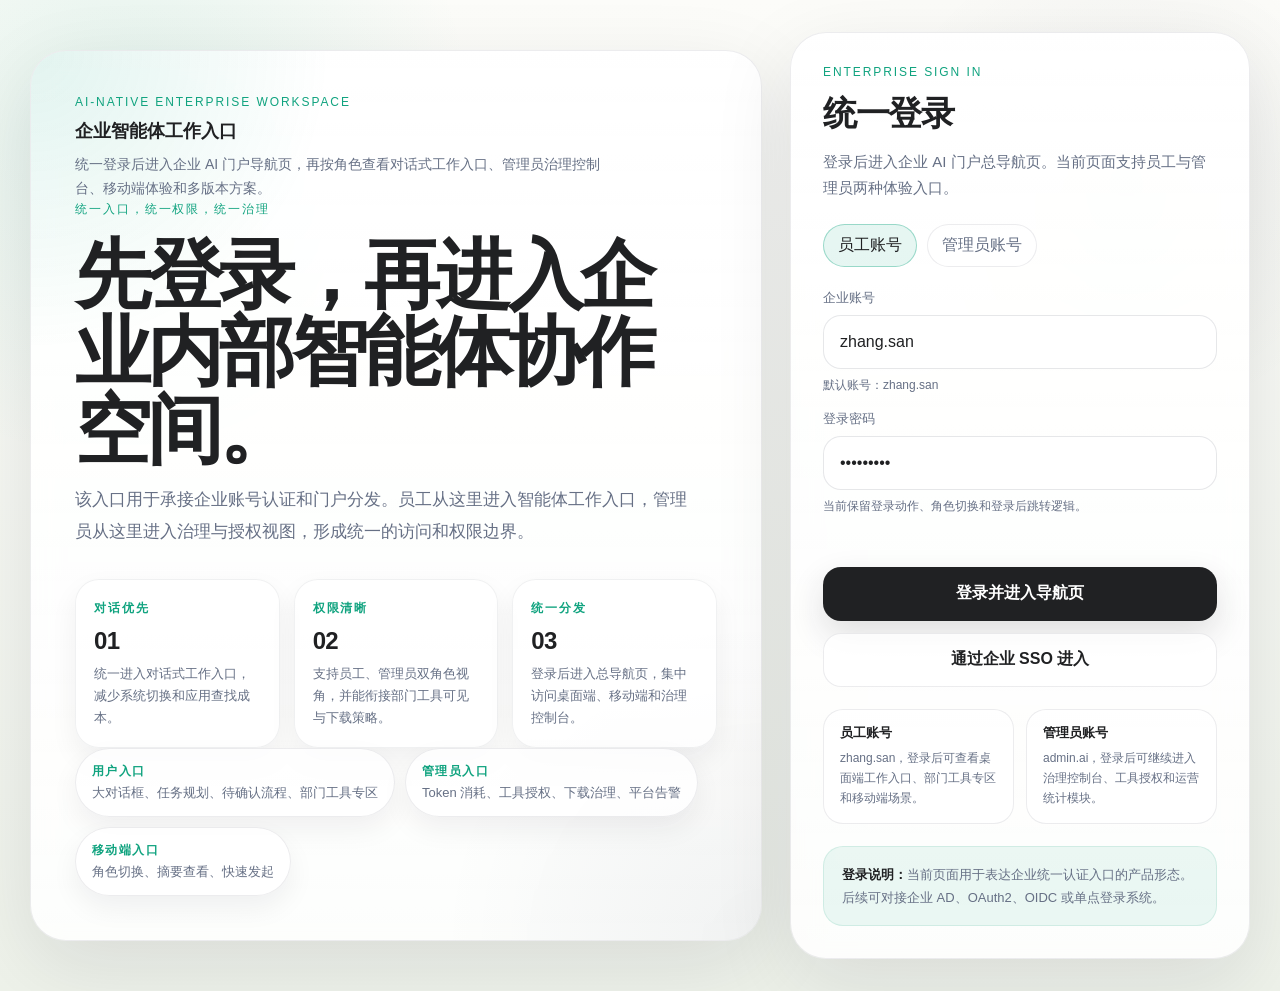
==== commit 45f074d8: "feat: add unified demo login entry" ====
--- a/DEMO/index.html
+++ b/DEMO/index.html
@@ -3,20 +3,20 @@
 <head>
   <meta charset="UTF-8" />
   <meta name="viewport" content="width=device-width, initial-scale=1.0" />
-  <title>企业 AI 门户 Demo 导航</title>
+  <link rel="icon" href="data:image/svg+xml,%3Csvg xmlns='http://www.w3.org/2000/svg' viewBox='0 0 64 64'%3E%3Crect width='64' height='64' rx='18' fill='%2310a37f'/%3E%3Cpath d='M18 33h28M32 19v28' stroke='%23ffffff' stroke-width='6' stroke-linecap='round'/%3E%3C/svg%3E" />
+  <title>企业智能体工作入口 | 统一登录</title>
   <style>
     :root {
       color-scheme: light;
-      --bg: #f7f7f3;
-      --panel: rgba(255, 255, 255, 0.92);
-      --panel-strong: rgba(252, 252, 249, 0.98);
-      --border: rgba(32, 33, 35, 0.08);
+      --bg: #f7f8f4;
+      --panel: rgba(255, 255, 255, 0.95);
+      --panel-soft: rgba(255, 255, 255, 0.82);
+      --border: rgba(15, 23, 42, 0.08);
       --text: #202123;
-      --muted: #6e6e80;
+      --muted: #667085;
       --accent: #10a37f;
-      --accent-2: #202123;
-      --shadow: 0 18px 60px rgba(15, 23, 42, 0.07);
-      --radius: 28px;
+      --shadow: 0 24px 80px rgba(15, 23, 42, 0.10);
+      --shadow-soft: 0 12px 28px rgba(15, 23, 42, 0.06);
       font-family: "Segoe UI", "PingFang SC", "Microsoft YaHei", sans-serif;
     }
     * { box-sizing: border-box; }
@@ -25,419 +25,469 @@
       min-height: 100vh;
       color: var(--text);
       background:
-        radial-gradient(circle at top left, rgba(16, 163, 127, 0.08), transparent 22%),
-        radial-gradient(circle at top right, rgba(0, 0, 0, 0.04), transparent 24%),
-        linear-gradient(180deg, #fcfcf9 0%, #f3f4ee 100%);
-    }
-    main {
-      width: min(1240px, calc(100vw - 40px));
+        radial-gradient(circle at 10% 12%, rgba(16, 163, 127, 0.10), transparent 24%),
+        radial-gradient(circle at 88% 18%, rgba(15, 23, 42, 0.05), transparent 18%),
+        linear-gradient(180deg, #fcfcf9 0%, #eef2ea 100%);
+    }
+    .shell {
+      width: min(1220px, calc(100vw - 40px));
       margin: 0 auto;
-      padding: 40px 0 72px;
-    }
-    .hero,
-    .card,
-    .table-shell,
-    .reading-strip {
-      border-radius: 32px;
-      background: linear-gradient(180deg, var(--panel-strong), var(--panel));
+      min-height: 100vh;
+      display: grid;
+      grid-template-columns: minmax(0, 1.1fr) minmax(380px, 460px);
+      gap: 28px;
+      align-items: center;
+      padding: 32px 0;
+    }
+    .story,
+    .login-card {
+      border-radius: 36px;
       border: 1px solid var(--border);
+      background: linear-gradient(180deg, rgba(255, 255, 255, 0.96), rgba(255, 255, 255, 0.86));
       box-shadow: var(--shadow);
-    }
-    .hero {
-      padding: 42px;
-    }
-    .eyebrow,
+      backdrop-filter: blur(14px);
+    }
+    .story {
+      position: relative;
+      overflow: hidden;
+      padding: 44px;
+      min-height: 700px;
+      display: flex;
+      flex-direction: column;
+      justify-content: space-between;
+    }
+    .story::before {
+      content: "";
+      position: absolute;
+      inset: 0;
+      background:
+        radial-gradient(circle at top left, rgba(16, 163, 127, 0.12), transparent 26%),
+        radial-gradient(circle at bottom right, rgba(15, 23, 42, 0.05), transparent 28%);
+      pointer-events: none;
+    }
+    .brand,
     .section-kicker,
-    .card strong {
-      margin: 0;
+    .metric strong,
+    .capsule strong {
       font-size: 12px;
-      letter-spacing: 0.14em;
+      letter-spacing: 0.16em;
       text-transform: uppercase;
       color: var(--accent);
     }
-    h1 {
+    .brand-block,
+    .story-copy,
+    .story-bottom {
+      position: relative;
+      z-index: 1;
+    }
+    .brand-block {
+      display: grid;
+      gap: 10px;
+    }
+    .brand-title {
+      font-size: 18px;
+      font-weight: 700;
+    }
+    .brand-note {
+      color: var(--muted);
+      font-size: 14px;
+      line-height: 1.7;
+      max-width: 540px;
+    }
+    .story-copy h1 {
+      margin: 18px 0 16px;
+      max-width: 680px;
+      font-size: clamp(42px, 6vw, 76px);
+      line-height: 1.02;
+      letter-spacing: -0.05em;
+    }
+    .story-copy p {
       margin: 0;
-      font-size: clamp(34px, 4.8vw, 56px);
-      line-height: 1.06;
+      max-width: 620px;
+      color: var(--muted);
+      font-size: 17px;
+      line-height: 1.85;
+    }
+    .story-grid {
+      margin-top: 32px;
+      display: grid;
+      grid-template-columns: repeat(3, minmax(0, 1fr));
+      gap: 14px;
+    }
+    .metric {
+      padding: 18px;
+      border-radius: 24px;
+      background: rgba(255, 255, 255, 0.72);
+      border: 1px solid rgba(15, 23, 42, 0.06);
+      box-shadow: var(--shadow-soft);
+    }
+    .metric span {
+      display: block;
+      margin-top: 10px;
+      font-size: 24px;
+      font-weight: 700;
       letter-spacing: -0.03em;
-      max-width: 860px;
-    }
-    .hero p:last-of-type {
-      margin: 18px 0 0;
-      max-width: 760px;
-      color: var(--muted);
-      font-size: 16px;
-      line-height: 1.75;
-    }
-    .link-strip,
-    .reading-tags,
-    .meta,
-    .actions,
-    .table-badges {
+    }
+    .metric p {
+      margin: 8px 0 0;
+      color: var(--muted);
+      font-size: 13px;
+      line-height: 1.7;
+    }
+    .story-bottom {
+      display: grid;
+      gap: 16px;
+    }
+    .capsule-row {
       display: flex;
       flex-wrap: wrap;
       gap: 10px;
     }
-    .link-strip { margin-top: 24px; }
-    .pill,
-    .reading-tags span,
-    .meta span,
-    .table-badge {
+    .capsule {
+      padding: 14px 16px;
+      border-radius: 999px;
+      background: rgba(255, 255, 255, 0.82);
+      border: 1px solid rgba(15, 23, 42, 0.08);
+      color: var(--muted);
+      font-size: 13px;
+      box-shadow: var(--shadow-soft);
+    }
+    .capsule strong {
+      display: block;
+      margin-bottom: 4px;
+      letter-spacing: 0.12em;
+    }
+    .login-card {
+      padding: 32px;
+      display: grid;
+      gap: 22px;
+      align-self: center;
+    }
+    .login-head {
+      display: grid;
+      gap: 12px;
+    }
+    .login-head h2 {
+      margin: 0;
+      font-size: 34px;
+      letter-spacing: -0.04em;
+    }
+    .login-head p {
+      margin: 0;
+      color: var(--muted);
+      line-height: 1.75;
+      font-size: 15px;
+    }
+    .role-pills {
+      display: flex;
+      gap: 10px;
+      flex-wrap: wrap;
+    }
+    .role-pill {
+      border: 1px solid rgba(15, 23, 42, 0.08);
+      background: rgba(255, 255, 255, 0.82);
+      color: var(--muted);
+      border-radius: 999px;
       padding: 10px 14px;
-      border-radius: 999px;
-      background: rgba(255, 255, 255, 0.8);
-      border: 1px solid rgba(32, 33, 35, 0.08);
-      color: var(--muted);
-      font-size: 13px;
-    }
-    .hint {
-      margin-top: 14px;
-      color: var(--muted);
-      font-size: 13px;
-    }
-    .section { margin-top: 28px; }
-    .section-head {
-      display: flex;
-      justify-content: space-between;
-      align-items: end;
+      font: inherit;
+      cursor: pointer;
+      transition: border-color 180ms ease, color 180ms ease, background 180ms ease, transform 180ms ease;
+    }
+    .role-pill.active {
+      background: rgba(16, 163, 127, 0.10);
+      color: var(--text);
+      border-color: rgba(16, 163, 127, 0.36);
+    }
+    .role-pill:hover {
+      transform: translateY(-1px);
+    }
+    .login-form {
+      display: grid;
       gap: 16px;
-      margin-bottom: 18px;
-    }
-    .section-head h2 {
+    }
+    .field {
+      display: grid;
+      gap: 8px;
+    }
+    .field label {
+      font-size: 13px;
+      color: var(--muted);
+    }
+    .field input {
+      width: 100%;
+      min-height: 54px;
+      padding: 0 16px;
+      border-radius: 18px;
+      border: 1px solid rgba(15, 23, 42, 0.10);
+      background: rgba(255, 255, 255, 0.92);
+      font: inherit;
+      color: var(--text);
+      outline: none;
+      transition: border-color 180ms ease, box-shadow 180ms ease;
+    }
+    .field input:focus {
+      border-color: rgba(16, 163, 127, 0.45);
+      box-shadow: 0 0 0 4px rgba(16, 163, 127, 0.12);
+    }
+    .input-meta {
+      font-size: 12px;
+      color: var(--muted);
+    }
+    .submit-row,
+    .helper-row {
+      display: grid;
+      gap: 12px;
+    }
+    .button {
+      min-height: 54px;
+      border-radius: 18px;
+      border: 0;
+      font: inherit;
+      font-weight: 700;
+      cursor: pointer;
+      transition: transform 180ms ease, box-shadow 180ms ease, background 180ms ease, border-color 180ms ease;
+    }
+    .button.primary {
+      background: #202123;
+      color: #ffffff;
+      box-shadow: 0 14px 34px rgba(32, 33, 35, 0.14);
+    }
+    .button.secondary {
+      background: rgba(255, 255, 255, 0.82);
+      color: var(--text);
+      border: 1px solid rgba(15, 23, 42, 0.08);
+    }
+    .button:hover {
+      transform: translateY(-1px);
+    }
+    .helper-row {
+      grid-template-columns: repeat(2, minmax(0, 1fr));
+    }
+    .helper-card {
+      padding: 14px 16px;
+      border-radius: 20px;
+      border: 1px solid rgba(15, 23, 42, 0.08);
+      background: rgba(255, 255, 255, 0.74);
+    }
+    .helper-card strong {
+      display: block;
+      margin-bottom: 6px;
+      font-size: 13px;
+    }
+    .helper-card p {
       margin: 0;
-      font-size: 24px;
-      letter-spacing: -0.02em;
-    }
-    .section-head p { margin: 6px 0 0; color: var(--muted); }
-    .reading-strip {
-      padding: 22px 24px;
-      display: grid;
-      gap: 12px;
-    }
-    .reading-strip h2 {
-      margin: 0;
-      font-size: 22px;
-      letter-spacing: -0.02em;
-    }
-    .reading-strip p {
-      margin: 0;
-      color: var(--muted);
+      color: var(--muted);
+      font-size: 12px;
       line-height: 1.7;
     }
-    .table-shell {
-      padding: 24px;
-      overflow: auto;
-    }
-    table {
-      width: 100%;
-      border-collapse: collapse;
-      min-width: 980px;
-    }
-    thead th {
-      padding: 14px 16px;
-      text-align: left;
-      font-size: 13px;
-      color: var(--muted);
-      font-weight: 600;
-      border-bottom: 1px solid var(--border);
-      background: rgba(247, 247, 243, 0.9);
-    }
-    tbody td {
-      padding: 18px 16px;
-      vertical-align: top;
-      border-bottom: 1px solid rgba(32, 33, 35, 0.06);
-      line-height: 1.7;
-    }
-    tbody tr:last-child td { border-bottom: 0; }
-    .table-title {
-      display: grid;
-      gap: 6px;
-    }
-    .table-title strong {
-      font-size: 17px;
-      letter-spacing: -0.01em;
-    }
-    .table-sub {
-      color: var(--muted);
-      font-size: 13px;
-    }
-    .priority {
-      display: inline-flex;
-      align-items: center;
-      min-height: 32px;
-      padding: 0 12px;
-      border-radius: 999px;
-      font-size: 12px;
-      font-weight: 700;
-      background: rgba(16, 163, 127, 0.1);
-      color: var(--accent);
-    }
-    .priority.secondary {
-      background: rgba(32, 33, 35, 0.06);
-      color: var(--muted);
-    }
-    .card-grid {
-      display: grid;
-      grid-template-columns: repeat(2, minmax(0, 1fr));
-      gap: 18px;
-    }
-    .card {
-      padding: 24px;
-      backdrop-filter: blur(12px);
-    }
-    .card h3 {
-      margin: 18px 0 10px;
-      font-size: 24px;
-      letter-spacing: -0.02em;
-    }
-    .card p { margin: 0; color: var(--muted); line-height: 1.72; }
-    a.button {
-      display: inline-flex;
-      align-items: center;
-      justify-content: center;
-      min-height: 44px;
-      padding: 0 18px;
-      border-radius: 999px;
-      color: #ffffff;
-      text-decoration: none;
-      background: #202123;
-      font-weight: 700;
-      transition: transform 180ms ease, box-shadow 180ms ease, background 180ms ease;
-      box-shadow: 0 10px 24px rgba(32, 33, 35, 0.12);
-    }
-    a.button.secondary {
+    .login-note {
+      padding: 16px 18px;
+      border-radius: 20px;
+      background: rgba(16, 163, 127, 0.08);
+      color: var(--muted);
+      font-size: 13px;
+      line-height: 1.8;
+      border: 1px solid rgba(16, 163, 127, 0.12);
+    }
+    .login-note strong {
       color: var(--text);
-      background: rgba(255, 255, 255, 0.78);
-      border: 1px solid rgba(32, 33, 35, 0.08);
-      box-shadow: none;
-    }
-    a.button:hover { transform: translateY(-1px); }
-    code {
-      padding: 3px 7px;
-      border-radius: 8px;
-      background: rgba(32, 33, 35, 0.06);
-    }
-    @media (max-width: 860px) {
-      main { width: min(100vw - 24px, 1240px); padding: 24px 0 44px; }
-      .hero, .card, .table-shell, .reading-strip { padding: 20px; }
-      .card-grid { grid-template-columns: 1fr; }
-      .section-head { flex-direction: column; align-items: start; }
+    }
+    .error {
+      min-height: 20px;
+      color: #c2410c;
+      font-size: 13px;
+    }
+    @media (max-width: 1040px) {
+      .shell {
+        grid-template-columns: 1fr;
+        align-items: start;
+      }
+      .story {
+        min-height: auto;
+      }
+    }
+    @media (max-width: 720px) {
+      .shell {
+        width: min(100vw - 24px, 1220px);
+        padding: 18px 0 24px;
+      }
+      .story,
+      .login-card {
+        padding: 22px;
+        border-radius: 28px;
+      }
+      .story-grid,
+      .helper-row {
+        grid-template-columns: 1fr;
+      }
+      .story-copy h1 {
+        font-size: clamp(36px, 11vw, 54px);
+      }
     }
   </style>
 </head>
 <body>
-  <main>
-    <section class="hero">
-      <p class="eyebrow">Enterprise AI Portal Demo Hub</p>
-      <h1>先用一张对比表看懂各版本 demo 在回答什么问题，再决定给领导看哪一版。</h1>
-      <p>这个导航页现在不再只是“若干入口链接”，而是把每个 demo 的定位、适合汇报的问题、核心优势和推荐顺序直接展开，方便领导快速筛选。</p>
-      <div class="link-strip">
-        <span class="pill">对话式统一入口</span>
-        <span class="pill">部门工具专区</span>
-        <span class="pill">权限与下载治理</span>
-        <span class="pill">管理员运营控制台</span>
-        <span class="pill">移动端角色切换</span>
-      </div>
-      <p class="hint">对外分享地址：<code>https://baldman-jyh.github.io/enterprise-AI-Application-Portal/</code></p>
+  <main class="shell">
+    <section class="story" aria-label="企业统一登录介绍">
+      <div class="brand-block">
+        <div class="brand">AI-Native Enterprise Workspace</div>
+        <div class="brand-title">企业智能体工作入口</div>
+        <div class="brand-note">统一登录后进入企业 AI 门户导航页，再按角色查看对话式工作入口、管理员治理控制台、移动端体验和多版本方案。</div>
+      </div>
+
+      <div class="story-copy">
+        <div class="section-kicker">统一入口，统一权限，统一治理</div>
+        <h1>先登录，再进入企业内部智能体协作空间。</h1>
+        <p>该入口用于承接企业账号认证和门户分发。员工从这里进入智能体工作入口，管理员从这里进入治理与授权视图，形成统一的访问和权限边界。</p>
+        <div class="story-grid">
+          <article class="metric">
+            <strong>对话优先</strong>
+            <span>01</span>
+            <p>统一进入对话式工作入口，减少系统切换和应用查找成本。</p>
+          </article>
+          <article class="metric">
+            <strong>权限清晰</strong>
+            <span>02</span>
+            <p>支持员工、管理员双角色视角，并能衔接部门工具可见与下载策略。</p>
+          </article>
+          <article class="metric">
+            <strong>统一分发</strong>
+            <span>03</span>
+            <p>登录后进入总导航页，集中访问桌面端、移动端和治理控制台。</p>
+          </article>
+        </div>
+      </div>
+
+      <div class="story-bottom">
+        <div class="capsule-row">
+          <div class="capsule"><strong>用户入口</strong>大对话框、任务规划、待确认流程、部门工具专区</div>
+          <div class="capsule"><strong>管理员入口</strong>Token 消耗、工具授权、下载治理、平台告警</div>
+          <div class="capsule"><strong>移动端入口</strong>角色切换、摘要查看、快速发起</div>
+        </div>
+      </div>
     </section>
 
-    <section class="section">
-      <div class="reading-strip">
-        <p class="section-kicker">建议阅读顺序</p>
-        <h2>给领导汇报时，建议先看“平衡版工作入口”，再看“管理员控制台”，最后补“移动端”。</h2>
-        <p>如果领导先想看“未来首页能不能像 ChatGPT 一样简单”，就先打开极简版；如果领导更关心“AI 怎么真的把流程跑起来”，就优先看执行轨迹版。</p>
-        <div class="reading-tags">
-          <span>首看：平衡型企业工作入口版</span>
-          <span>第二看：管理员运营控制台</span>
-          <span>第三看：移动端角色切换版</span>
+    <section class="login-card" aria-label="企业统一登录卡片">
+      <div class="login-head">
+        <div class="section-kicker">Enterprise Sign In</div>
+        <h2>统一登录</h2>
+        <p>登录后进入企业 AI 门户总导航页。当前页面支持员工与管理员两种体验入口。</p>
+      </div>
+
+      <div class="role-pills" id="roleSelector">
+        <button class="role-pill active" type="button" data-role="user">员工账号</button>
+        <button class="role-pill" type="button" data-role="admin">管理员账号</button>
+      </div>
+
+      <form class="login-form" id="loginForm">
+        <div class="field">
+          <label for="accountInput">企业账号</label>
+          <input id="accountInput" name="account" type="text" autocomplete="username" value="zhang.san" />
+          <div class="input-meta" id="accountMeta">默认账号：zhang.san</div>
         </div>
-      </div>
-    </section>
-
-    <section class="section">
-      <div class="section-head">
-        <div>
-          <h2>版本对比表</h2>
-          <p>直接回答“这一版主要讲什么、适合谁看、优先级如何”。</p>
+        <div class="field">
+          <label for="passwordInput">登录密码</label>
+          <input id="passwordInput" name="password" type="password" autocomplete="current-password" value="Demo@2026" />
+          <div class="input-meta">当前保留登录动作、角色切换和登录后跳转逻辑。</div>
         </div>
-      </div>
-      <div class="table-shell">
-        <table>
-          <thead>
-            <tr>
-              <th>版本</th>
-              <th>适合回答的问题</th>
-              <th>核心优势</th>
-              <th>更适合谁看</th>
-              <th>推荐优先级</th>
-              <th>入口</th>
-            </tr>
-          </thead>
-          <tbody>
-            <tr>
-              <td>
-                <div class="table-title">
-                  <strong>平衡型企业工作入口版</strong>
-                  <span class="table-sub">桌面主版本 / 最贴近真实落地</span>
-                </div>
-              </td>
-              <td>我们未来的企业 AI 门户首页，整体大概会长什么样？</td>
-              <td>
-                <div class="table-badges">
-                  <span class="table-badge">大对话框统一入口</span>
-                  <span class="table-badge">最近任务与待确认</span>
-                  <span class="table-badge">部门工具专区</span>
-                  <span class="table-badge">跨角色联动</span>
-                </div>
-              </td>
-              <td>领导、业务负责人、产品、前端</td>
-              <td><span class="priority">优先看</span></td>
-              <td><a class="button" href="./demo-balanced-workspace/">打开 demo</a></td>
-            </tr>
-            <tr>
-              <td>
-                <div class="table-title">
-                  <strong>极简对话首页版</strong>
-                  <span class="table-sub">最像 ChatGPT 首屏的版本</span>
-                </div>
-              </td>
-              <td>首页是否可以足够简单，让员工一进来就先对话？</td>
-              <td>
-                <div class="table-badges">
-                  <span class="table-badge">首屏极简</span>
-                  <span class="table-badge">弱化系统感</span>
-                  <span class="table-badge">保留工具专区轻量版</span>
-                </div>
-              </td>
-              <td>领导、品牌、设计、产品</td>
-              <td><span class="priority secondary">补充看</span></td>
-              <td><a class="button secondary" href="./demo-minimal-chat/">打开 demo</a></td>
-            </tr>
-            <tr>
-              <td>
-                <div class="table-title">
-                  <strong>智能体执行轨迹版</strong>
-                  <span class="table-sub">强调 Planner / Router / Tool 调用</span>
-                </div>
-              </td>
-              <td>AI 不是聊天而已，它内部到底怎么拆任务、怎么调用系统、怎么等确认？</td>
-              <td>
-                <div class="table-badges">
-                  <span class="table-badge">多 Agent 轨迹</span>
-                  <span class="table-badge">审批节点可解释</span>
-                  <span class="table-badge">工具资产轨迹补充</span>
-                </div>
-              </td>
-              <td>领导、架构、技术、平台团队</td>
-              <td><span class="priority secondary">按需看</span></td>
-              <td><a class="button secondary" href="./demo-agent-trace/">打开 demo</a></td>
-            </tr>
-            <tr>
-              <td>
-                <div class="table-title">
-                  <strong>管理员运营控制台</strong>
-                  <span class="table-sub">治理 / 成本 / 审批 / 工具授权</span>
-                </div>
-              </td>
-              <td>平台上线后，谁来管 token、成本、审批积压、工具权限和下载分发？</td>
-              <td>
-                <div class="table-badges">
-                  <span class="table-badge">Token 与成本</span>
-                  <span class="table-badge">治理告警</span>
-                  <span class="table-badge">部门工具权限控制</span>
-                </div>
-              </td>
-              <td>领导、管理员、平台治理团队</td>
-              <td><span class="priority">优先看</span></td>
-              <td><a class="button" href="./demo-admin-console/">打开 demo</a></td>
-            </tr>
-            <tr>
-              <td>
-                <div class="table-title">
-                  <strong>移动端角色切换版</strong>
-                  <span class="table-sub">用户 / 管理员双视角</span>
-                </div>
-              </td>
-              <td>同事如果直接在手机上看，这个系统是否还能成立？</td>
-              <td>
-                <div class="table-badges">
-                  <span class="table-badge">移动端工作入口</span>
-                  <span class="table-badge">管理员摘要</span>
-                  <span class="table-badge">部门工具联动</span>
-                </div>
-              </td>
-              <td>领导、业务同事、移动端用户</td>
-              <td><span class="priority secondary">第三顺位</span></td>
-              <td><a class="button secondary" href="./demo-mobile/">打开 demo</a></td>
-            </tr>
-          </tbody>
-        </table>
-      </div>
-    </section>
-
-    <section class="section">
-      <div class="section-head">
-        <div>
-          <h2>快速入口</h2>
-          <p>如果不想先看表，也可以直接从这里点开。</p>
+        <div class="error" id="errorText" aria-live="polite"></div>
+        <div class="submit-row">
+          <button class="button primary" type="submit">登录并进入导航页</button>
+          <button class="button secondary" id="ssoButton" type="button">通过企业 SSO 进入</button>
         </div>
-      </div>
-      <div class="card-grid">
-        <article class="card">
-          <strong>推荐 1</strong>
-          <h3>平衡型企业工作入口版</h3>
-          <p>最适合直接汇报，能同时展示大对话框首页、流程闭环、角色联动和部门工具专区。</p>
-          <div class="meta">
-            <span>桌面主版本</span>
-            <span>业务落地感最强</span>
-            <span>适合先演示</span>
-          </div>
-          <div class="actions">
-            <a class="button" href="./demo-balanced-workspace/">打开 demo</a>
-            <a class="button secondary" href="./demo-a-c/">稳定版本</a>
-          </div>
+      </form>
+
+      <div class="helper-row">
+        <article class="helper-card">
+          <strong>员工账号</strong>
+          <p>zhang.san，登录后可查看桌面端工作入口、部门工具专区和移动端场景。</p>
         </article>
-        <article class="card">
-          <strong>推荐 2</strong>
-          <h3>管理员运营控制台</h3>
-          <p>适合补充“平台治理不是可选项”，特别是 token 消耗、审计、审批积压和工具权限控制。</p>
-          <div class="meta">
-            <span>治理视角</span>
-            <span>成本与风控</span>
-            <span>工具授权</span>
-          </div>
-          <div class="actions">
-            <a class="button" href="./demo-admin-console/">打开 demo</a>
-          </div>
+        <article class="helper-card">
+          <strong>管理员账号</strong>
+          <p>admin.ai，登录后可继续进入治理控制台、工具授权和运营统计模块。</p>
         </article>
-        <article class="card">
-          <strong>补充 1</strong>
-          <h3>极简对话首页版</h3>
-          <p>用来回答“首页能不能更像 ChatGPT”，适合作为视觉方向补充，不建议单独替代主版本汇报。</p>
-          <div class="meta">
-            <span>首页气质验证</span>
-            <span>更轻更简</span>
-            <span>仍带工具专区</span>
-          </div>
-          <div class="actions">
-            <a class="button secondary" href="./demo-minimal-chat/">打开 demo</a>
-          </div>
-        </article>
-        <article class="card">
-          <strong>补充 2</strong>
-          <h3>智能体执行轨迹版</h3>
-          <p>用来回答“AI 不是黑盒”，适合技术型领导或平台团队，强调执行链路和系统调用的可解释性。</p>
-          <div class="meta">
-            <span>Agent 轨迹</span>
-            <span>流程解释</span>
-            <span>资产接入视角</span>
-          </div>
-          <div class="actions">
-            <a class="button secondary" href="./demo-agent-trace/">打开 demo</a>
-          </div>
-        </article>
+      </div>
+
+      <div class="login-note">
+        <strong>登录说明：</strong>当前页面用于表达企业统一认证入口的产品形态。后续可对接企业 AD、OAuth2、OIDC 或单点登录系统。
       </div>
     </section>
   </main>
+
+  <script>
+    (function () {
+      var authKey = "enterprise-ai-demo-auth";
+      var profileKey = "enterprise-ai-demo-profile";
+      var defaultProfiles = {
+        user: { account: "zhang.san", password: "Demo@2026", name: "张三", role: "user" },
+        admin: { account: "admin.ai", password: "Demo@2026", name: "平台管理员", role: "admin" }
+      };
+
+      if (sessionStorage.getItem(authKey)) {
+        window.location.replace("./portal.html");
+        return;
+      }
+
+      var activeRole = "user";
+      var roleSelector = document.getElementById("roleSelector");
+      var accountInput = document.getElementById("accountInput");
+      var passwordInput = document.getElementById("passwordInput");
+      var accountMeta = document.getElementById("accountMeta");
+      var errorText = document.getElementById("errorText");
+      var loginForm = document.getElementById("loginForm");
+      var ssoButton = document.getElementById("ssoButton");
+
+      function applyRole(role) {
+        activeRole = role;
+        var profile = defaultProfiles[role];
+        accountInput.value = profile.account;
+        passwordInput.value = profile.password;
+        accountMeta.textContent = "默认账号：" + profile.account;
+        roleSelector.querySelectorAll(".role-pill").forEach(function (button) {
+          button.classList.toggle("active", button.dataset.role === role);
+        });
+        errorText.textContent = "";
+      }
+
+      roleSelector.addEventListener("click", function (event) {
+        var button = event.target.closest(".role-pill");
+        if (!button) {
+          return;
+        }
+        applyRole(button.dataset.role);
+      });
+
+      function persistAndEnter(profile) {
+        sessionStorage.setItem(authKey, "1");
+        sessionStorage.setItem(profileKey, JSON.stringify(profile));
+        window.location.href = "./portal.html";
+      }
+
+      loginForm.addEventListener("submit", function (event) {
+        event.preventDefault();
+        var account = accountInput.value.trim();
+        var password = passwordInput.value.trim();
+        if (!account || !password) {
+          errorText.textContent = "请输入企业账号和密码后再继续。";
+          return;
+        }
+        var profile = defaultProfiles[activeRole];
+        persistAndEnter({
+          account: account,
+          name: profile.name,
+          role: activeRole
+        });
+      });
+
+      ssoButton.addEventListener("click", function () {
+        var profile = defaultProfiles[activeRole];
+        persistAndEnter(profile);
+      });
+
+      applyRole(activeRole);
+    })();
+  </script>
 </body>
 </html>
+
+
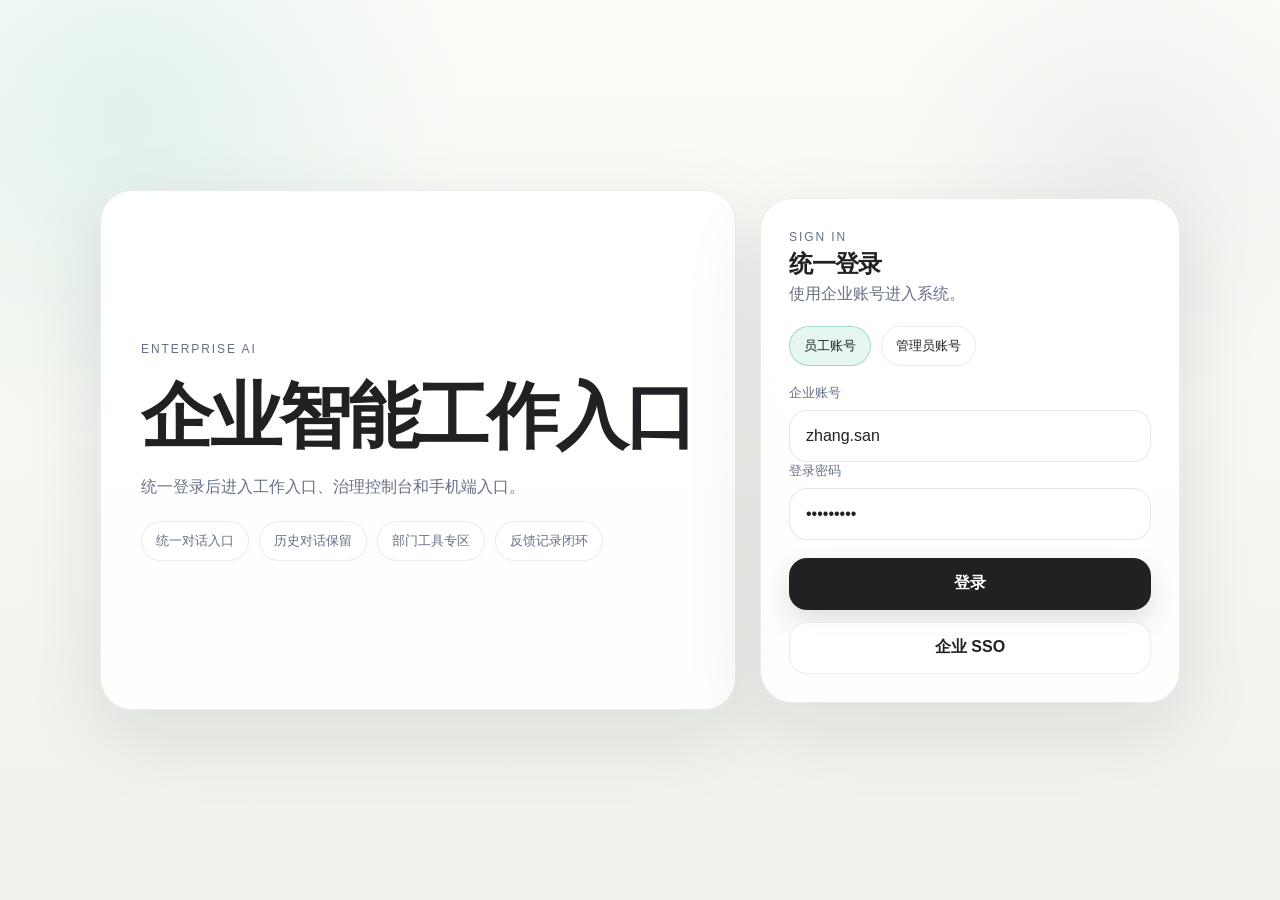
==== commit f901bb0e: "feat: streamline retained ai portal demos" ====
--- a/DEMO/index.html
+++ b/DEMO/index.html
@@ -4,19 +4,17 @@
   <meta charset="UTF-8" />
   <meta name="viewport" content="width=device-width, initial-scale=1.0" />
   <link rel="icon" href="data:image/svg+xml,%3Csvg xmlns='http://www.w3.org/2000/svg' viewBox='0 0 64 64'%3E%3Crect width='64' height='64' rx='18' fill='%2310a37f'/%3E%3Cpath d='M18 33h28M32 19v28' stroke='%23ffffff' stroke-width='6' stroke-linecap='round'/%3E%3C/svg%3E" />
-  <title>企业智能体工作入口 | 统一登录</title>
+  <title>企业智能工作入口 | 统一登录</title>
   <style>
     :root {
       color-scheme: light;
       --bg: #f7f8f4;
       --panel: rgba(255, 255, 255, 0.95);
-      --panel-soft: rgba(255, 255, 255, 0.82);
       --border: rgba(15, 23, 42, 0.08);
       --text: #202123;
       --muted: #667085;
       --accent: #10a37f;
       --shadow: 0 24px 80px rgba(15, 23, 42, 0.10);
-      --shadow-soft: 0 12px 28px rgba(15, 23, 42, 0.06);
       font-family: "Segoe UI", "PingFang SC", "Microsoft YaHei", sans-serif;
     }
     * { box-sizing: border-box; }
@@ -30,192 +28,99 @@
         linear-gradient(180deg, #fcfcf9 0%, #eef2ea 100%);
     }
     .shell {
-      width: min(1220px, calc(100vw - 40px));
+      width: min(1080px, calc(100vw - 40px));
       margin: 0 auto;
       min-height: 100vh;
       display: grid;
-      grid-template-columns: minmax(0, 1.1fr) minmax(380px, 460px);
-      gap: 28px;
+      grid-template-columns: 1fr 420px;
+      gap: 24px;
       align-items: center;
       padding: 32px 0;
     }
-    .story,
+    .brand-panel,
     .login-card {
-      border-radius: 36px;
+      border-radius: 32px;
       border: 1px solid var(--border);
       background: linear-gradient(180deg, rgba(255, 255, 255, 0.96), rgba(255, 255, 255, 0.86));
       box-shadow: var(--shadow);
-      backdrop-filter: blur(14px);
-    }
-    .story {
-      position: relative;
-      overflow: hidden;
-      padding: 44px;
-      min-height: 700px;
-      display: flex;
-      flex-direction: column;
-      justify-content: space-between;
-    }
-    .story::before {
-      content: "";
-      position: absolute;
-      inset: 0;
-      background:
-        radial-gradient(circle at top left, rgba(16, 163, 127, 0.12), transparent 26%),
-        radial-gradient(circle at bottom right, rgba(15, 23, 42, 0.05), transparent 28%);
-      pointer-events: none;
-    }
-    .brand,
-    .section-kicker,
-    .metric strong,
-    .capsule strong {
+    }
+    .brand-panel {
+      padding: 40px;
+      display: grid;
+      gap: 20px;
+      min-height: 520px;
+      align-content: center;
+    }
+    .eyebrow {
+      margin: 0;
       font-size: 12px;
       letter-spacing: 0.16em;
       text-transform: uppercase;
       color: var(--accent);
     }
-    .brand-block,
-    .story-copy,
-    .story-bottom {
-      position: relative;
-      z-index: 1;
-    }
-    .brand-block {
-      display: grid;
-      gap: 10px;
-    }
-    .brand-title {
-      font-size: 18px;
-      font-weight: 700;
-    }
-    .brand-note {
-      color: var(--muted);
-      font-size: 14px;
-      line-height: 1.7;
-      max-width: 540px;
-    }
-    .story-copy h1 {
-      margin: 18px 0 16px;
-      max-width: 680px;
-      font-size: clamp(42px, 6vw, 76px);
+    h1,
+    h2 {
+      margin: 0;
+      letter-spacing: -0.04em;
+    }
+    h1 {
+      font-size: clamp(40px, 6vw, 72px);
       line-height: 1.02;
-      letter-spacing: -0.05em;
-    }
-    .story-copy p {
-      margin: 0;
-      max-width: 620px;
-      color: var(--muted);
-      font-size: 17px;
-      line-height: 1.85;
-    }
-    .story-grid {
-      margin-top: 32px;
-      display: grid;
-      grid-template-columns: repeat(3, minmax(0, 1fr));
-      gap: 14px;
-    }
-    .metric {
-      padding: 18px;
-      border-radius: 24px;
-      background: rgba(255, 255, 255, 0.72);
-      border: 1px solid rgba(15, 23, 42, 0.06);
-      box-shadow: var(--shadow-soft);
-    }
-    .metric span {
-      display: block;
-      margin-top: 10px;
-      font-size: 24px;
-      font-weight: 700;
-      letter-spacing: -0.03em;
-    }
-    .metric p {
-      margin: 8px 0 0;
-      color: var(--muted);
-      font-size: 13px;
-      line-height: 1.7;
-    }
-    .story-bottom {
-      display: grid;
-      gap: 16px;
-    }
-    .capsule-row {
+    }
+    .brand-panel p,
+    .login-card p {
+      margin: 0;
+      color: var(--muted);
+      line-height: 1.75;
+    }
+    .brand-tags {
       display: flex;
       flex-wrap: wrap;
       gap: 10px;
     }
-    .capsule {
-      padding: 14px 16px;
+    .brand-tags span,
+    .role-pill {
+      min-height: 40px;
+      padding: 0 14px;
       border-radius: 999px;
+      border: 1px solid var(--border);
       background: rgba(255, 255, 255, 0.82);
-      border: 1px solid rgba(15, 23, 42, 0.08);
-      color: var(--muted);
-      font-size: 13px;
-      box-shadow: var(--shadow-soft);
-    }
-    .capsule strong {
-      display: block;
-      margin-bottom: 4px;
-      letter-spacing: 0.12em;
+      display: inline-flex;
+      align-items: center;
+      color: var(--muted);
+      font-size: 13px;
     }
     .login-card {
-      padding: 32px;
-      display: grid;
-      gap: 22px;
-      align-self: center;
-    }
-    .login-head {
-      display: grid;
-      gap: 12px;
-    }
-    .login-head h2 {
-      margin: 0;
-      font-size: 34px;
-      letter-spacing: -0.04em;
-    }
-    .login-head p {
-      margin: 0;
-      color: var(--muted);
-      line-height: 1.75;
-      font-size: 15px;
-    }
-    .role-pills {
+      padding: 28px;
+      display: grid;
+      gap: 18px;
+    }
+    .role-pills,
+    .helper-list {
       display: flex;
+      flex-wrap: wrap;
       gap: 10px;
-      flex-wrap: wrap;
     }
     .role-pill {
-      border: 1px solid rgba(15, 23, 42, 0.08);
-      background: rgba(255, 255, 255, 0.82);
-      color: var(--muted);
-      border-radius: 999px;
-      padding: 10px 14px;
-      font: inherit;
       cursor: pointer;
-      transition: border-color 180ms ease, color 180ms ease, background 180ms ease, transform 180ms ease;
+      color: var(--text);
+      transition: border-color 180ms ease, background 180ms ease, transform 180ms ease;
     }
     .role-pill.active {
       background: rgba(16, 163, 127, 0.10);
-      color: var(--text);
-      border-color: rgba(16, 163, 127, 0.36);
-    }
-    .role-pill:hover {
-      transform: translateY(-1px);
-    }
-    .login-form {
-      display: grid;
-      gap: 16px;
+      border-color: rgba(16, 163, 127, 0.32);
     }
     .field {
       display: grid;
       gap: 8px;
     }
     .field label {
-      font-size: 13px;
-      color: var(--muted);
+      color: var(--muted);
+      font-size: 13px;
     }
     .field input {
       width: 100%;
-      min-height: 54px;
+      min-height: 52px;
       padding: 0 16px;
       border-radius: 18px;
       border: 1px solid rgba(15, 23, 42, 0.10);
@@ -223,155 +128,85 @@
       font: inherit;
       color: var(--text);
       outline: none;
-      transition: border-color 180ms ease, box-shadow 180ms ease;
     }
     .field input:focus {
       border-color: rgba(16, 163, 127, 0.45);
       box-shadow: 0 0 0 4px rgba(16, 163, 127, 0.12);
     }
-    .input-meta {
-      font-size: 12px;
-      color: var(--muted);
-    }
-    .submit-row,
-    .helper-row {
+    .submit-row {
       display: grid;
       gap: 12px;
     }
     .button {
-      min-height: 54px;
+      min-height: 52px;
       border-radius: 18px;
       border: 0;
       font: inherit;
       font-weight: 700;
       cursor: pointer;
-      transition: transform 180ms ease, box-shadow 180ms ease, background 180ms ease, border-color 180ms ease;
     }
     .button.primary {
       background: #202123;
       color: #ffffff;
-      box-shadow: 0 14px 34px rgba(32, 33, 35, 0.14);
+      box-shadow: 0 12px 28px rgba(32, 33, 35, 0.14);
     }
     .button.secondary {
+      background: rgba(255, 255, 255, 0.84);
+      color: var(--text);
+      border: 1px solid var(--border);
+    }
+    .helper-list span {
+      padding: 12px 14px;
+      border-radius: 18px;
+      border: 1px solid var(--border);
       background: rgba(255, 255, 255, 0.82);
-      color: var(--text);
-      border: 1px solid rgba(15, 23, 42, 0.08);
-    }
-    .button:hover {
-      transform: translateY(-1px);
-    }
-    .helper-row {
-      grid-template-columns: repeat(2, minmax(0, 1fr));
-    }
-    .helper-card {
-      padding: 14px 16px;
-      border-radius: 20px;
-      border: 1px solid rgba(15, 23, 42, 0.08);
-      background: rgba(255, 255, 255, 0.74);
-    }
-    .helper-card strong {
-      display: block;
-      margin-bottom: 6px;
-      font-size: 13px;
-    }
-    .helper-card p {
-      margin: 0;
-      color: var(--muted);
-      font-size: 12px;
-      line-height: 1.7;
-    }
-    .login-note {
-      padding: 16px 18px;
-      border-radius: 20px;
-      background: rgba(16, 163, 127, 0.08);
-      color: var(--muted);
-      font-size: 13px;
-      line-height: 1.8;
-      border: 1px solid rgba(16, 163, 127, 0.12);
-    }
-    .login-note strong {
-      color: var(--text);
+      color: var(--muted);
+      font-size: 13px;
     }
     .error {
-      min-height: 20px;
+      min-height: 18px;
       color: #c2410c;
       font-size: 13px;
     }
-    @media (max-width: 1040px) {
+    @media (max-width: 960px) {
       .shell {
         grid-template-columns: 1fr;
-        align-items: start;
-      }
-      .story {
+      }
+      .brand-panel {
         min-height: auto;
       }
     }
     @media (max-width: 720px) {
       .shell {
-        width: min(100vw - 24px, 1220px);
+        width: min(100vw - 24px, 1080px);
         padding: 18px 0 24px;
       }
-      .story,
+      .brand-panel,
       .login-card {
         padding: 22px;
-        border-radius: 28px;
-      }
-      .story-grid,
-      .helper-row {
-        grid-template-columns: 1fr;
-      }
-      .story-copy h1 {
-        font-size: clamp(36px, 11vw, 54px);
       }
     }
   </style>
 </head>
 <body>
   <main class="shell">
-    <section class="story" aria-label="企业统一登录介绍">
-      <div class="brand-block">
-        <div class="brand">AI-Native Enterprise Workspace</div>
-        <div class="brand-title">企业智能体工作入口</div>
-        <div class="brand-note">统一登录后进入企业 AI 门户导航页，再按角色查看对话式工作入口、管理员治理控制台、移动端体验和多版本方案。</div>
-      </div>
-
-      <div class="story-copy">
-        <div class="section-kicker">统一入口，统一权限，统一治理</div>
-        <h1>先登录，再进入企业内部智能体协作空间。</h1>
-        <p>该入口用于承接企业账号认证和门户分发。员工从这里进入智能体工作入口，管理员从这里进入治理与授权视图，形成统一的访问和权限边界。</p>
-        <div class="story-grid">
-          <article class="metric">
-            <strong>对话优先</strong>
-            <span>01</span>
-            <p>统一进入对话式工作入口，减少系统切换和应用查找成本。</p>
-          </article>
-          <article class="metric">
-            <strong>权限清晰</strong>
-            <span>02</span>
-            <p>支持员工、管理员双角色视角，并能衔接部门工具可见与下载策略。</p>
-          </article>
-          <article class="metric">
-            <strong>统一分发</strong>
-            <span>03</span>
-            <p>登录后进入总导航页，集中访问桌面端、移动端和治理控制台。</p>
-          </article>
-        </div>
-      </div>
-
-      <div class="story-bottom">
-        <div class="capsule-row">
-          <div class="capsule"><strong>用户入口</strong>大对话框、任务规划、待确认流程、部门工具专区</div>
-          <div class="capsule"><strong>管理员入口</strong>Token 消耗、工具授权、下载治理、平台告警</div>
-          <div class="capsule"><strong>移动端入口</strong>角色切换、摘要查看、快速发起</div>
-        </div>
+    <section class="brand-panel">
+      <p class="eyebrow">Enterprise AI</p>
+      <h1>企业智能工作入口</h1>
+      <p>统一登录后进入工作入口、治理控制台和手机端入口。</p>
+      <div class="brand-tags">
+        <span>统一对话入口</span>
+        <span>历史对话保留</span>
+        <span>部门工具专区</span>
+        <span>反馈记录闭环</span>
       </div>
     </section>
 
-    <section class="login-card" aria-label="企业统一登录卡片">
-      <div class="login-head">
-        <div class="section-kicker">Enterprise Sign In</div>
+    <section class="login-card">
+      <div>
+        <p class="eyebrow">Sign In</p>
         <h2>统一登录</h2>
-        <p>登录后进入企业 AI 门户总导航页。当前页面支持员工与管理员两种体验入口。</p>
+        <p>使用企业账号进入系统。</p>
       </div>
 
       <div class="role-pills" id="roleSelector">
@@ -379,109 +214,81 @@
         <button class="role-pill" type="button" data-role="admin">管理员账号</button>
       </div>
 
-      <form class="login-form" id="loginForm">
+      <form id="loginForm">
         <div class="field">
           <label for="accountInput">企业账号</label>
-          <input id="accountInput" name="account" type="text" autocomplete="username" value="zhang.san" />
-          <div class="input-meta" id="accountMeta">默认账号：zhang.san</div>
+          <input id="accountInput" type="text" autocomplete="username" value="zhang.san" />
         </div>
         <div class="field">
           <label for="passwordInput">登录密码</label>
-          <input id="passwordInput" name="password" type="password" autocomplete="current-password" value="Demo@2026" />
-          <div class="input-meta">当前保留登录动作、角色切换和登录后跳转逻辑。</div>
+          <input id="passwordInput" type="password" autocomplete="current-password" value="Demo@2026" />
         </div>
-        <div class="error" id="errorText" aria-live="polite"></div>
+        <div class="error" id="errorText"></div>
         <div class="submit-row">
-          <button class="button primary" type="submit">登录并进入导航页</button>
-          <button class="button secondary" id="ssoButton" type="button">通过企业 SSO 进入</button>
+          <button class="button primary" type="submit">登录</button>
+          <button class="button secondary" id="ssoButton" type="button">企业 SSO</button>
         </div>
       </form>
-
-      <div class="helper-row">
-        <article class="helper-card">
-          <strong>员工账号</strong>
-          <p>zhang.san，登录后可查看桌面端工作入口、部门工具专区和移动端场景。</p>
-        </article>
-        <article class="helper-card">
-          <strong>管理员账号</strong>
-          <p>admin.ai，登录后可继续进入治理控制台、工具授权和运营统计模块。</p>
-        </article>
-      </div>
-
-      <div class="login-note">
-        <strong>登录说明：</strong>当前页面用于表达企业统一认证入口的产品形态。后续可对接企业 AD、OAuth2、OIDC 或单点登录系统。
-      </div>
     </section>
   </main>
 
   <script>
     (function () {
-      var authKey = "enterprise-ai-demo-auth";
-      var profileKey = "enterprise-ai-demo-profile";
+      var authKey = 'enterprise-ai-demo-auth';
+      var profileKey = 'enterprise-ai-demo-profile';
       var defaultProfiles = {
-        user: { account: "zhang.san", password: "Demo@2026", name: "张三", role: "user" },
-        admin: { account: "admin.ai", password: "Demo@2026", name: "平台管理员", role: "admin" }
+        user: { account: 'zhang.san', password: 'Demo@2026', name: '张三', role: 'user' },
+        admin: { account: 'admin.ai', password: 'Demo@2026', name: '周敏', role: 'admin' }
       };
-
       if (sessionStorage.getItem(authKey)) {
-        window.location.replace("./portal.html");
+        window.location.replace('./portal.html');
         return;
       }
-
-      var activeRole = "user";
-      var roleSelector = document.getElementById("roleSelector");
-      var accountInput = document.getElementById("accountInput");
-      var passwordInput = document.getElementById("passwordInput");
-      var accountMeta = document.getElementById("accountMeta");
-      var errorText = document.getElementById("errorText");
-      var loginForm = document.getElementById("loginForm");
-      var ssoButton = document.getElementById("ssoButton");
+      var activeRole = 'user';
+      var roleSelector = document.getElementById('roleSelector');
+      var accountInput = document.getElementById('accountInput');
+      var passwordInput = document.getElementById('passwordInput');
+      var errorText = document.getElementById('errorText');
+      var loginForm = document.getElementById('loginForm');
+      var ssoButton = document.getElementById('ssoButton');
 
       function applyRole(role) {
         activeRole = role;
         var profile = defaultProfiles[role];
         accountInput.value = profile.account;
         passwordInput.value = profile.password;
-        accountMeta.textContent = "默认账号：" + profile.account;
-        roleSelector.querySelectorAll(".role-pill").forEach(function (button) {
-          button.classList.toggle("active", button.dataset.role === role);
+        roleSelector.querySelectorAll('.role-pill').forEach(function (button) {
+          button.classList.toggle('active', button.dataset.role === role);
         });
-        errorText.textContent = "";
-      }
-
-      roleSelector.addEventListener("click", function (event) {
-        var button = event.target.closest(".role-pill");
-        if (!button) {
-          return;
-        }
+        errorText.textContent = '';
+      }
+
+      function persistAndEnter(profile) {
+        sessionStorage.setItem(authKey, '1');
+        sessionStorage.setItem(profileKey, JSON.stringify(profile));
+        window.location.href = './portal.html';
+      }
+
+      roleSelector.addEventListener('click', function (event) {
+        var button = event.target.closest('.role-pill');
+        if (!button) return;
         applyRole(button.dataset.role);
       });
 
-      function persistAndEnter(profile) {
-        sessionStorage.setItem(authKey, "1");
-        sessionStorage.setItem(profileKey, JSON.stringify(profile));
-        window.location.href = "./portal.html";
-      }
-
-      loginForm.addEventListener("submit", function (event) {
+      loginForm.addEventListener('submit', function (event) {
         event.preventDefault();
         var account = accountInput.value.trim();
         var password = passwordInput.value.trim();
         if (!account || !password) {
-          errorText.textContent = "请输入企业账号和密码后再继续。";
+          errorText.textContent = '请输入账号和密码。';
           return;
         }
         var profile = defaultProfiles[activeRole];
-        persistAndEnter({
-          account: account,
-          name: profile.name,
-          role: activeRole
-        });
+        persistAndEnter({ account: account, name: profile.name, role: activeRole });
       });
 
-      ssoButton.addEventListener("click", function () {
-        var profile = defaultProfiles[activeRole];
-        persistAndEnter(profile);
+      ssoButton.addEventListener('click', function () {
+        persistAndEnter(defaultProfiles[activeRole]);
       });
 
       applyRole(activeRole);
@@ -490,4 +297,3 @@
 </body>
 </html>
 
-
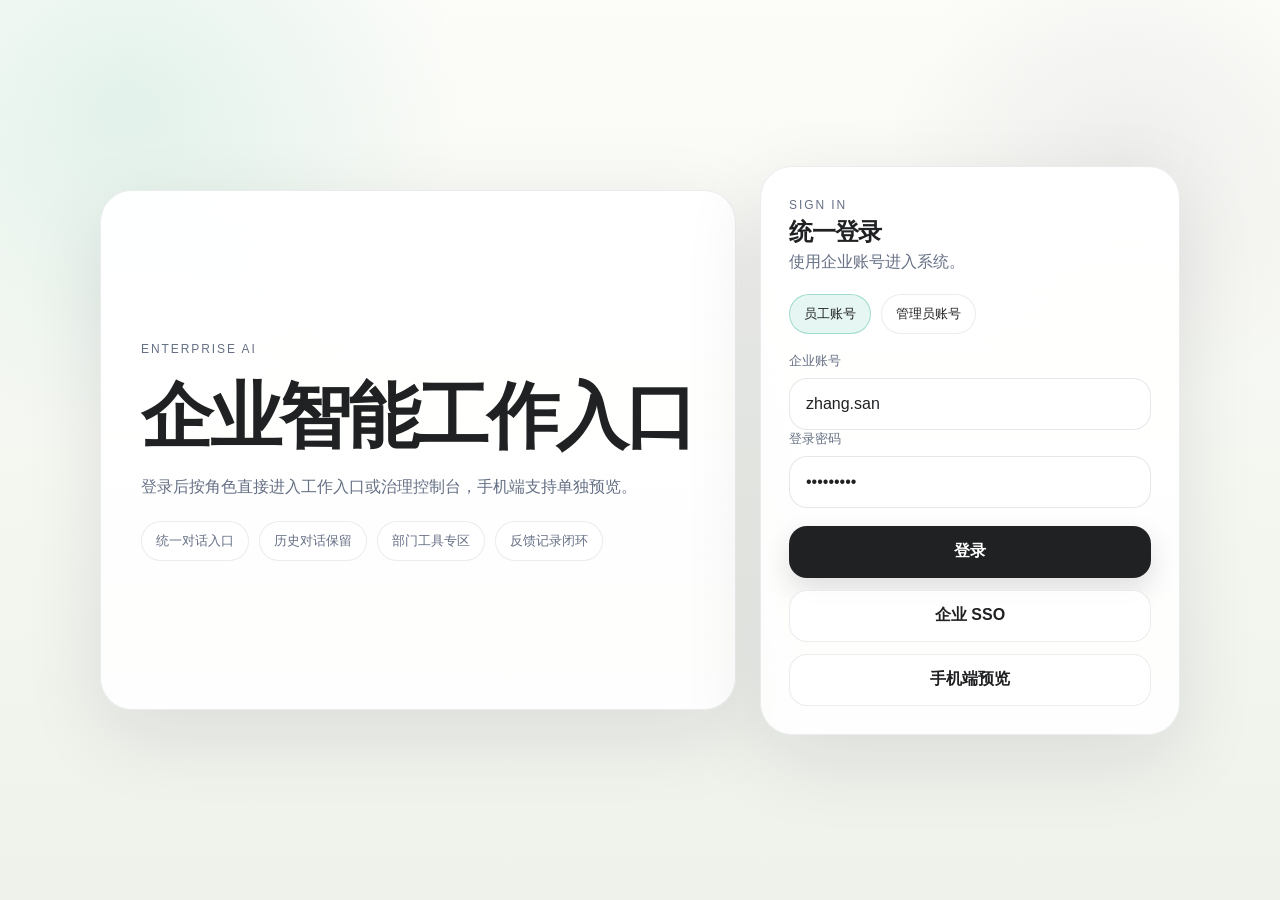
==== commit e50d2dc3: "refactor: simplify direct role entry" ====
--- a/DEMO/index.html
+++ b/DEMO/index.html
@@ -95,8 +95,7 @@
       display: grid;
       gap: 18px;
     }
-    .role-pills,
-    .helper-list {
+    .role-pills {
       display: flex;
       flex-wrap: wrap;
       gap: 10px;
@@ -155,14 +154,6 @@
       color: var(--text);
       border: 1px solid var(--border);
     }
-    .helper-list span {
-      padding: 12px 14px;
-      border-radius: 18px;
-      border: 1px solid var(--border);
-      background: rgba(255, 255, 255, 0.82);
-      color: var(--muted);
-      font-size: 13px;
-    }
     .error {
       min-height: 18px;
       color: #c2410c;
@@ -193,7 +184,7 @@
     <section class="brand-panel">
       <p class="eyebrow">Enterprise AI</p>
       <h1>企业智能工作入口</h1>
-      <p>统一登录后进入工作入口、治理控制台和手机端入口。</p>
+      <p>登录后按角色直接进入工作入口或治理控制台，手机端支持单独预览。</p>
       <div class="brand-tags">
         <span>统一对话入口</span>
         <span>历史对话保留</span>
@@ -227,6 +218,7 @@
         <div class="submit-row">
           <button class="button primary" type="submit">登录</button>
           <button class="button secondary" id="ssoButton" type="button">企业 SSO</button>
+          <button class="button secondary" id="previewButton" type="button">手机端预览</button>
         </div>
       </form>
     </section>
@@ -236,12 +228,22 @@
     (function () {
       var authKey = 'enterprise-ai-demo-auth';
       var profileKey = 'enterprise-ai-demo-profile';
+      var routeMap = {
+        user: './demo-balanced-workspace/',
+        admin: './demo-admin-console/'
+      };
       var defaultProfiles = {
         user: { account: 'zhang.san', password: 'Demo@2026', name: '张三', role: 'user' },
         admin: { account: 'admin.ai', password: 'Demo@2026', name: '周敏', role: 'admin' }
       };
       if (sessionStorage.getItem(authKey)) {
-        window.location.replace('./portal.html');
+        var currentProfile = {};
+        try {
+          currentProfile = JSON.parse(sessionStorage.getItem(profileKey) || '{}');
+        } catch (error) {
+          currentProfile = {};
+        }
+        window.location.replace(routeMap[currentProfile.role] || routeMap.user);
         return;
       }
       var activeRole = 'user';
@@ -251,6 +253,7 @@
       var errorText = document.getElementById('errorText');
       var loginForm = document.getElementById('loginForm');
       var ssoButton = document.getElementById('ssoButton');
+      var previewButton = document.getElementById('previewButton');
 
       function applyRole(role) {
         activeRole = role;
@@ -266,7 +269,7 @@
       function persistAndEnter(profile) {
         sessionStorage.setItem(authKey, '1');
         sessionStorage.setItem(profileKey, JSON.stringify(profile));
-        window.location.href = './portal.html';
+        window.location.href = routeMap[profile.role] || routeMap.user;
       }
 
       roleSelector.addEventListener('click', function (event) {
@@ -291,9 +294,12 @@
         persistAndEnter(defaultProfiles[activeRole]);
       });
 
+      previewButton.addEventListener('click', function () {
+        window.location.href = './demo-mobile/?role=' + activeRole;
+      });
+
       applyRole(activeRole);
     })();
   </script>
 </body>
 </html>
-
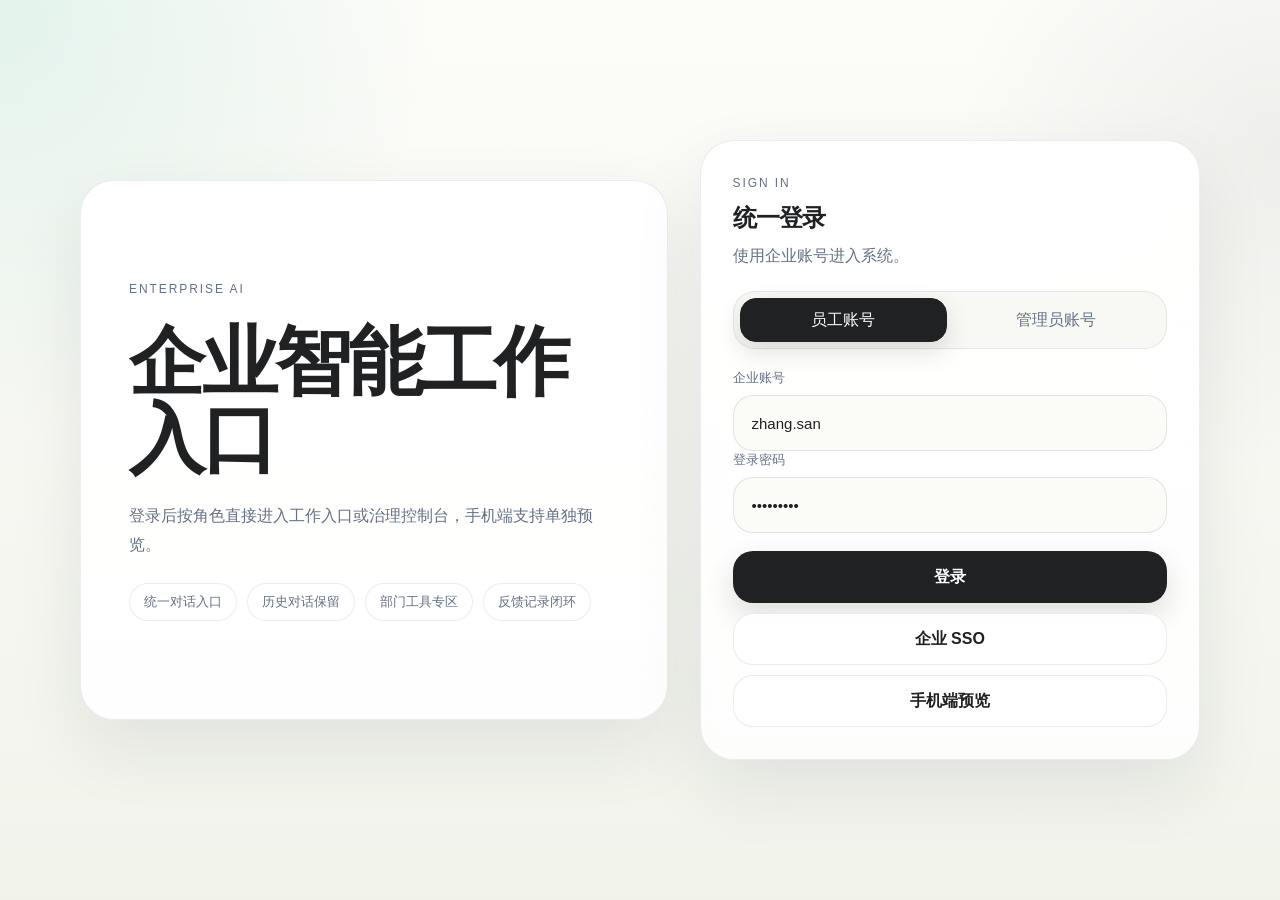
==== commit fa4b1cb1: "style: refine login and chat visuals" ====
--- a/DEMO/index.html
+++ b/DEMO/index.html
@@ -9,12 +9,13 @@
     :root {
       color-scheme: light;
       --bg: #f7f8f4;
-      --panel: rgba(255, 255, 255, 0.95);
+      --panel: rgba(255, 255, 255, 0.96);
+      --panel-soft: rgba(255, 255, 255, 0.84);
       --border: rgba(15, 23, 42, 0.08);
       --text: #202123;
       --muted: #667085;
       --accent: #10a37f;
-      --shadow: 0 24px 80px rgba(15, 23, 42, 0.10);
+      --shadow: 0 28px 72px rgba(15, 23, 42, 0.08);
       font-family: "Segoe UI", "PingFang SC", "Microsoft YaHei", sans-serif;
     }
     * { box-sizing: border-box; }
@@ -23,32 +24,32 @@
       min-height: 100vh;
       color: var(--text);
       background:
-        radial-gradient(circle at 10% 12%, rgba(16, 163, 127, 0.10), transparent 24%),
-        radial-gradient(circle at 88% 18%, rgba(15, 23, 42, 0.05), transparent 18%),
-        linear-gradient(180deg, #fcfcf9 0%, #eef2ea 100%);
+        radial-gradient(circle at 0% 0%, rgba(16, 163, 127, 0.10), transparent 28%),
+        radial-gradient(circle at 100% 16%, rgba(15, 23, 42, 0.05), transparent 22%),
+        linear-gradient(180deg, #fcfcf9 0%, #f1f3eb 100%);
     }
     .shell {
-      width: min(1080px, calc(100vw - 40px));
+      width: min(1120px, calc(100vw - 40px));
       margin: 0 auto;
       min-height: 100vh;
       display: grid;
-      grid-template-columns: 1fr 420px;
-      gap: 24px;
+      grid-template-columns: 1.08fr 0.92fr;
+      gap: 32px;
       align-items: center;
       padding: 32px 0;
     }
     .brand-panel,
     .login-card {
-      border-radius: 32px;
+      border-radius: 34px;
       border: 1px solid var(--border);
-      background: linear-gradient(180deg, rgba(255, 255, 255, 0.96), rgba(255, 255, 255, 0.86));
+      background: linear-gradient(180deg, rgba(255, 255, 255, 0.97), rgba(255, 255, 255, 0.90));
       box-shadow: var(--shadow);
     }
     .brand-panel {
-      padding: 40px;
-      display: grid;
-      gap: 20px;
-      min-height: 520px;
+      padding: 48px;
+      display: grid;
+      gap: 24px;
+      min-height: 540px;
       align-content: center;
     }
     .eyebrow {
@@ -64,50 +65,65 @@
       letter-spacing: -0.04em;
     }
     h1 {
-      font-size: clamp(40px, 6vw, 72px);
-      line-height: 1.02;
+      font-size: clamp(44px, 6vw, 76px);
+      line-height: 1.01;
     }
     .brand-panel p,
     .login-card p {
       margin: 0;
       color: var(--muted);
-      line-height: 1.75;
+      line-height: 1.8;
     }
     .brand-tags {
       display: flex;
       flex-wrap: wrap;
       gap: 10px;
     }
-    .brand-tags span,
-    .role-pill {
-      min-height: 40px;
+    .brand-tags span {
+      min-height: 38px;
       padding: 0 14px;
       border-radius: 999px;
       border: 1px solid var(--border);
-      background: rgba(255, 255, 255, 0.82);
+      background: rgba(255, 255, 255, 0.84);
       display: inline-flex;
       align-items: center;
       color: var(--muted);
       font-size: 13px;
     }
     .login-card {
-      padding: 28px;
-      display: grid;
-      gap: 18px;
+      padding: 32px;
+      display: grid;
+      gap: 20px;
+      background: linear-gradient(180deg, var(--panel), var(--panel-soft));
+    }
+    .login-head {
+      display: grid;
+      gap: 8px;
     }
     .role-pills {
-      display: flex;
-      flex-wrap: wrap;
-      gap: 10px;
+      display: grid;
+      grid-template-columns: repeat(2, minmax(0, 1fr));
+      gap: 6px;
+      padding: 6px;
+      border-radius: 22px;
+      border: 1px solid var(--border);
+      background: rgba(247, 248, 244, 0.86);
     }
     .role-pill {
+      min-height: 44px;
+      border-radius: 16px;
+      border: 1px solid transparent;
+      background: transparent;
+      color: var(--muted);
+      font: inherit;
       cursor: pointer;
-      color: var(--text);
-      transition: border-color 180ms ease, background 180ms ease, transform 180ms ease;
+      transition: background 180ms ease, color 180ms ease, border-color 180ms ease, transform 180ms ease;
     }
     .role-pill.active {
-      background: rgba(16, 163, 127, 0.10);
-      border-color: rgba(16, 163, 127, 0.32);
+      background: #202123;
+      color: #ffffff;
+      border-color: #202123;
+      box-shadow: 0 10px 24px rgba(32, 33, 35, 0.14);
     }
     .field {
       display: grid;
@@ -119,30 +135,36 @@
     }
     .field input {
       width: 100%;
-      min-height: 52px;
-      padding: 0 16px;
-      border-radius: 18px;
+      min-height: 56px;
+      padding: 0 18px;
+      border-radius: 20px;
       border: 1px solid rgba(15, 23, 42, 0.10);
-      background: rgba(255, 255, 255, 0.92);
+      background: #fbfbf8;
       font: inherit;
       color: var(--text);
       outline: none;
+      font-size: 15px;
     }
     .field input:focus {
       border-color: rgba(16, 163, 127, 0.45);
-      box-shadow: 0 0 0 4px rgba(16, 163, 127, 0.12);
+      box-shadow: 0 0 0 4px rgba(16, 163, 127, 0.10);
     }
     .submit-row {
       display: grid;
-      gap: 12px;
+      gap: 10px;
     }
     .button {
       min-height: 52px;
-      border-radius: 18px;
+      border-radius: 20px;
       border: 0;
       font: inherit;
       font-weight: 700;
       cursor: pointer;
+      transition: transform 180ms ease, box-shadow 180ms ease, border-color 180ms ease, background 180ms ease;
+    }
+    .button:hover,
+    .role-pill:hover {
+      transform: translateY(-1px);
     }
     .button.primary {
       background: #202123;
@@ -150,7 +172,7 @@
       box-shadow: 0 12px 28px rgba(32, 33, 35, 0.14);
     }
     .button.secondary {
-      background: rgba(255, 255, 255, 0.84);
+      background: rgba(255, 255, 255, 0.88);
       color: var(--text);
       border: 1px solid var(--border);
     }
@@ -169,12 +191,15 @@
     }
     @media (max-width: 720px) {
       .shell {
-        width: min(100vw - 24px, 1080px);
+        width: min(100vw - 24px, 1120px);
         padding: 18px 0 24px;
       }
       .brand-panel,
       .login-card {
-        padding: 22px;
+        padding: 24px;
+      }
+      .role-pills {
+        grid-template-columns: 1fr;
       }
     }
   </style>
@@ -194,7 +219,7 @@
     </section>
 
     <section class="login-card">
-      <div>
+      <div class="login-head">
         <p class="eyebrow">Sign In</p>
         <h2>统一登录</h2>
         <p>使用企业账号进入系统。</p>
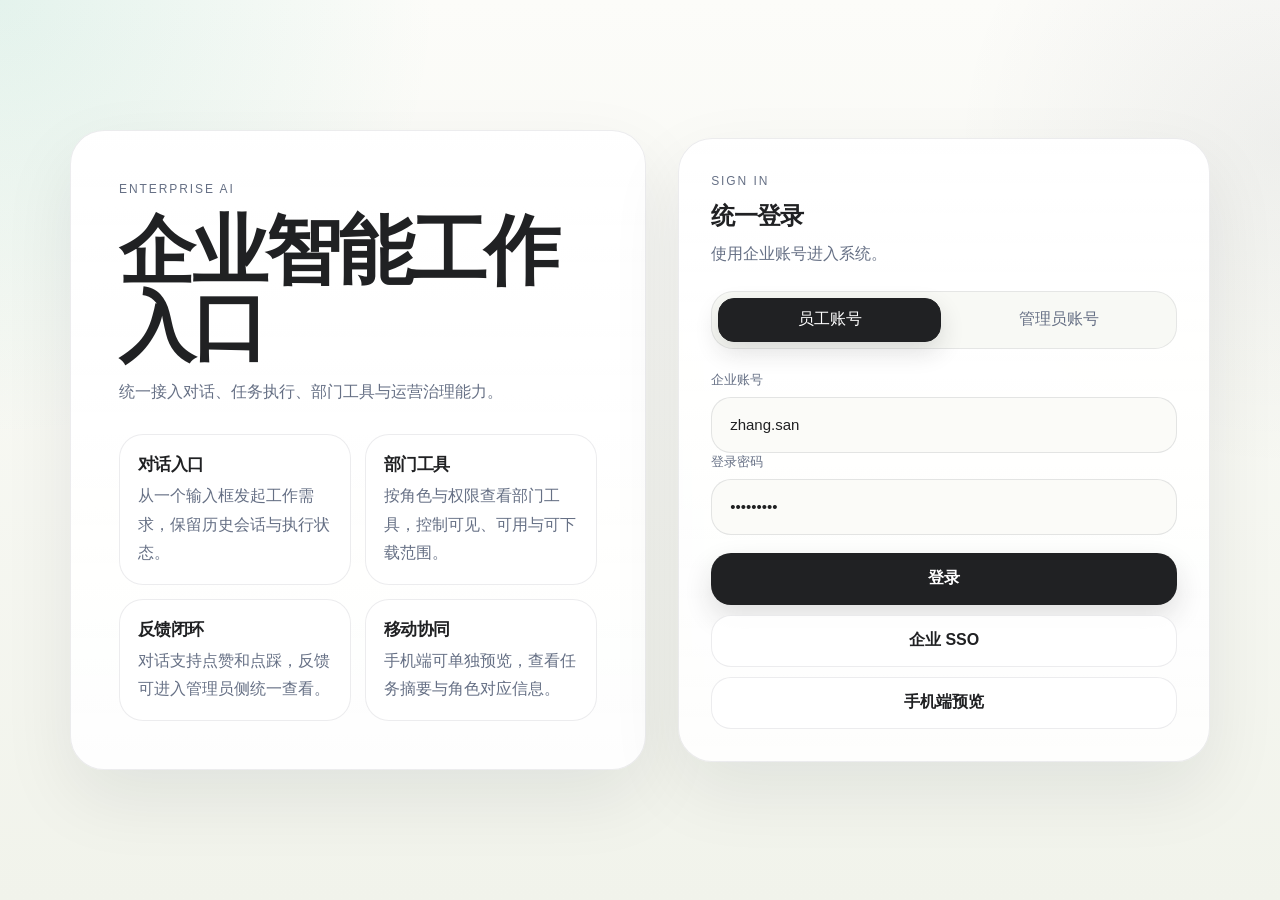
==== commit 45b00ee5: "style: unify login workspace and admin visuals" ====
--- a/DEMO/index.html
+++ b/DEMO/index.html
@@ -10,7 +10,7 @@
       color-scheme: light;
       --bg: #f7f8f4;
       --panel: rgba(255, 255, 255, 0.96);
-      --panel-soft: rgba(255, 255, 255, 0.84);
+      --panel-soft: rgba(255, 255, 255, 0.88);
       --border: rgba(15, 23, 42, 0.08);
       --text: #202123;
       --muted: #667085;
@@ -29,11 +29,11 @@
         linear-gradient(180deg, #fcfcf9 0%, #f1f3eb 100%);
     }
     .shell {
-      width: min(1120px, calc(100vw - 40px));
+      width: min(1140px, calc(100vw - 40px));
       margin: 0 auto;
       min-height: 100vh;
       display: grid;
-      grid-template-columns: 1.08fr 0.92fr;
+      grid-template-columns: 1.04fr 0.96fr;
       gap: 32px;
       align-items: center;
       padding: 32px 0;
@@ -48,8 +48,8 @@
     .brand-panel {
       padding: 48px;
       display: grid;
-      gap: 24px;
-      min-height: 540px;
+      gap: 28px;
+      min-height: 560px;
       align-content: center;
     }
     .eyebrow {
@@ -60,7 +60,8 @@
       color: var(--accent);
     }
     h1,
-    h2 {
+    h2,
+    h3 {
       margin: 0;
       letter-spacing: -0.04em;
     }
@@ -68,37 +69,44 @@
       font-size: clamp(44px, 6vw, 76px);
       line-height: 1.01;
     }
-    .brand-panel p,
-    .login-card p {
+    .brand-copy {
+      display: grid;
+      gap: 12px;
+    }
+    .brand-copy p,
+    .login-card p,
+    .feature-item p {
       margin: 0;
       color: var(--muted);
-      line-height: 1.8;
-    }
-    .brand-tags {
-      display: flex;
-      flex-wrap: wrap;
-      gap: 10px;
-    }
-    .brand-tags span {
-      min-height: 38px;
-      padding: 0 14px;
-      border-radius: 999px;
+      line-height: 1.78;
+    }
+    .feature-grid {
+      display: grid;
+      grid-template-columns: repeat(2, minmax(0, 1fr));
+      gap: 14px;
+    }
+    .feature-item {
+      padding: 18px 18px 16px;
+      border-radius: 24px;
       border: 1px solid var(--border);
       background: rgba(255, 255, 255, 0.84);
-      display: inline-flex;
-      align-items: center;
-      color: var(--muted);
-      font-size: 13px;
+    }
+    .feature-item h3 {
+      font-size: 17px;
+      margin-bottom: 6px;
     }
     .login-card {
       padding: 32px;
       display: grid;
-      gap: 20px;
+      gap: 22px;
       background: linear-gradient(180deg, var(--panel), var(--panel-soft));
     }
     .login-head {
       display: grid;
       gap: 8px;
+    }
+    .login-head p {
+      margin: 0;
     }
     .role-pills {
       display: grid;
@@ -191,14 +199,15 @@
     }
     @media (max-width: 720px) {
       .shell {
-        width: min(100vw - 24px, 1120px);
+        width: min(100vw - 24px, 1140px);
         padding: 18px 0 24px;
       }
       .brand-panel,
       .login-card {
         padding: 24px;
       }
-      .role-pills {
+      .role-pills,
+      .feature-grid {
         grid-template-columns: 1fr;
       }
     }
@@ -207,14 +216,28 @@
 <body>
   <main class="shell">
     <section class="brand-panel">
-      <p class="eyebrow">Enterprise AI</p>
-      <h1>企业智能工作入口</h1>
-      <p>登录后按角色直接进入工作入口或治理控制台，手机端支持单独预览。</p>
-      <div class="brand-tags">
-        <span>统一对话入口</span>
-        <span>历史对话保留</span>
-        <span>部门工具专区</span>
-        <span>反馈记录闭环</span>
+      <div class="brand-copy">
+        <p class="eyebrow">Enterprise AI</p>
+        <h1>企业智能工作入口</h1>
+        <p>统一接入对话、任务执行、部门工具与运营治理能力。</p>
+      </div>
+      <div class="feature-grid">
+        <article class="feature-item">
+          <h3>对话入口</h3>
+          <p>从一个输入框发起工作需求，保留历史会话与执行状态。</p>
+        </article>
+        <article class="feature-item">
+          <h3>部门工具</h3>
+          <p>按角色与权限查看部门工具，控制可见、可用与可下载范围。</p>
+        </article>
+        <article class="feature-item">
+          <h3>反馈闭环</h3>
+          <p>对话支持点赞和点踩，反馈可进入管理员侧统一查看。</p>
+        </article>
+        <article class="feature-item">
+          <h3>移动协同</h3>
+          <p>手机端可单独预览，查看任务摘要与角色对应信息。</p>
+        </article>
       </div>
     </section>
 
